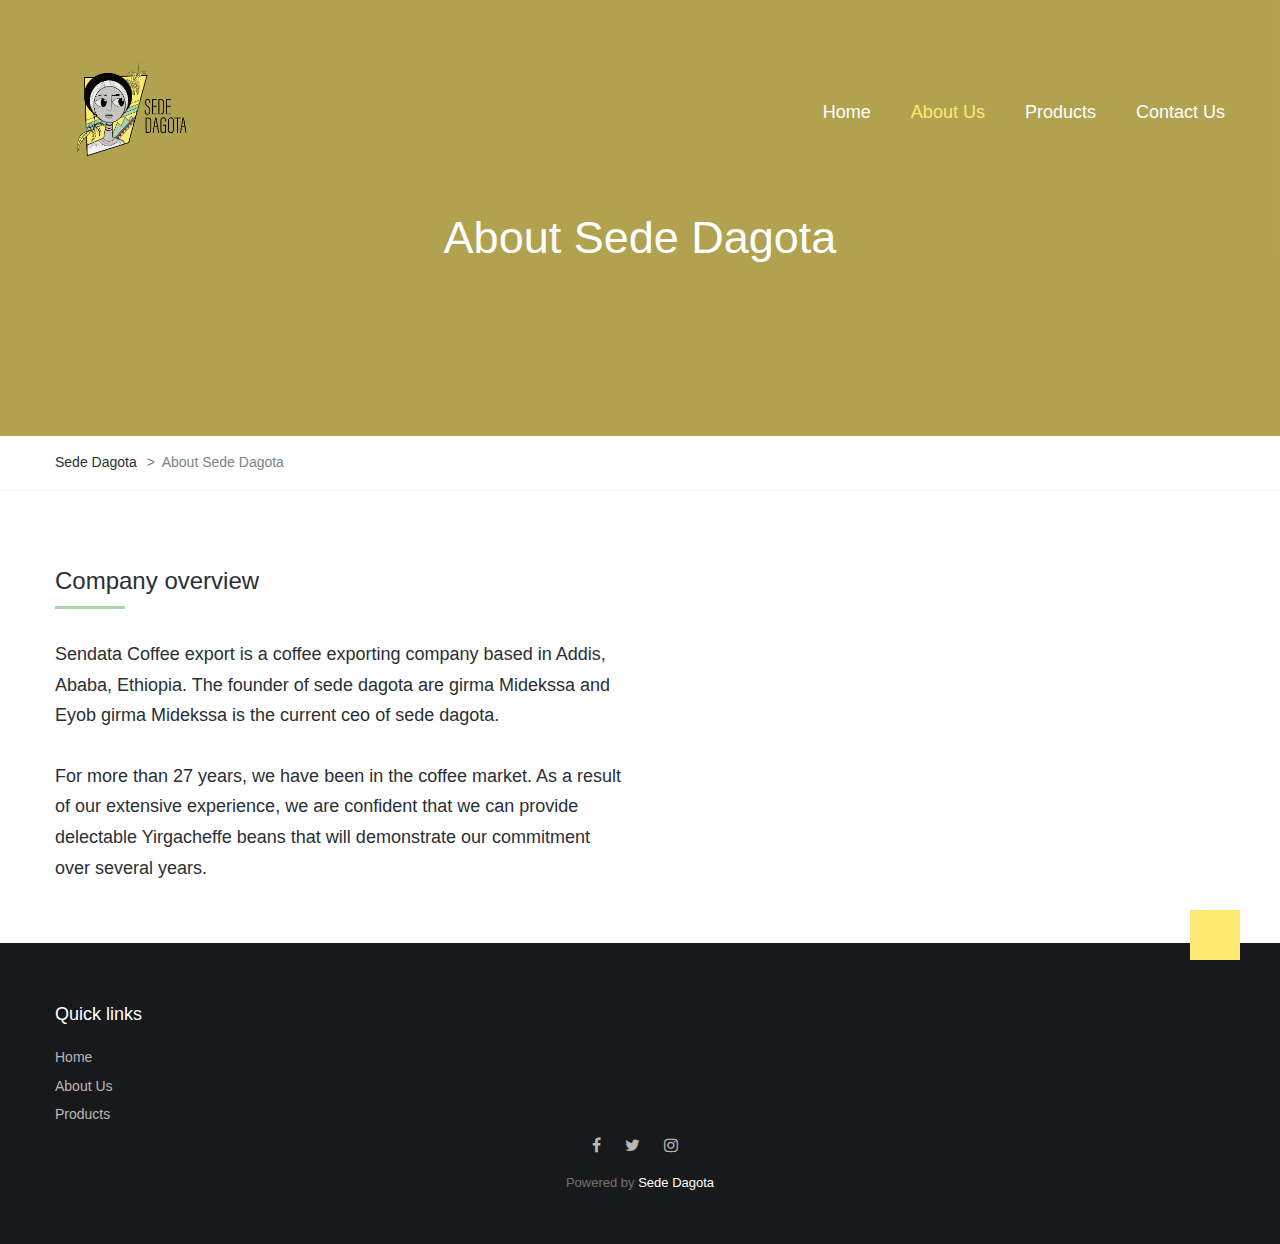
==== about.html @ 6517ab96 "Ql" ====
<!DOCTYPE html>
<html lang="en-US">

<head>
    <meta name="viewport" content="width=device-width, initial-scale=1.0" />
    <meta charset="UTF-8" />
    <title>Sede Dagota</title>
  
    <link rel="stylesheet" href="css/pe-icon-7-stroke.css" type="text/css" media="all" />
    <link rel="stylesheet" href="js/plugins/responsive-lightbox/assets/nivo/nivo-lightbox.min.css" type="text/css" media="all" />
    <link rel="stylesheet" href="js/plugins/responsive-lightbox/assets/nivo/themes/default/default.css" type="text/css" media="all" />
    <link rel="stylesheet" href="js/plugins/revslider/public/assets/css/settings.css" type="text/css" media="all" />
    <link rel="stylesheet" href="css/bootstrap.css" type="text/css" media="all" />
    <link rel="stylesheet" href="js/plugins/owl-carousel/owl.carousel.css" type="text/css" media="all" />
    <link rel="stylesheet" href="js/plugins/owl-carousel/owl.theme.css" type="text/css" media="all" />
    <link rel="stylesheet" href="css/style.css" type="text/css" media="all" />
    <link rel="stylesheet" href="css/responsive.css" type="text/css" media="all" />
    <link rel="stylesheet" href="css/animations.css" type="text/css" media="all" />
    <link rel="stylesheet" href="css/mega-menu.css" type="text/css" media="all" />
    <link rel="stylesheet" href="css/mega-menu-responsive.css" type="text/css" media="all" />
    <link rel="stylesheet" href="css/font-awesome.min.css" type="text/css" media="all" />
    <link rel="stylesheet" href="css/pe-icon-7-stroke.css" type="text/css" media="all" />
    <link rel="stylesheet" href="js/plugins/select2/select2.css" type="text/css" media="all" />
    <link rel="stylesheet" href="css/offcanvasmenu.css" type="text/css" media="all" />
    <link rel="stylesheet" href="css/nanoscroller.css" type="text/css" media="all" />
    <link rel="stylesheet" href="css/hover.css" type="text/css" media="all" />
    <link rel="stylesheet" href="js/plugins/thickbox/thickbox.css" type="text/css" media="all" />
    <link rel="stylesheet" href="css/component.min.css" type="text/css" media="all" />
    <link rel="stylesheet" href="css/css-skin.css" type="text/css" media="all" />
    <link rel="stylesheet" href="css/jquery.fonticonpicker.min.css" type="text/css" media="all" />
    <link rel="stylesheet" href="css/themes/grey-theme/jquery.fonticonpicker.vcgrey.min.css" type="text/css" media="all" />
    <link rel="stylesheet" href="css/openiconic.min.css" type="text/css" media="all" />
    <link rel="stylesheet" href="css/typicons/src/font/typicons.min.css" type="text/css" media="all" />
    <link rel="stylesheet" href="css/entypo.min.css" type="text/css" media="all" />
    <link rel="stylesheet" href="css/linecons_icons.min.css" type="text/css" media="all" />
    <link rel="stylesheet" href="css/monosocialiconsfont.min.css" type="text/css" media="all" />
    <link rel="stylesheet" href="css/material.min.css" type="text/css" media="all" />
    <link rel="stylesheet" href="css/component_tta.min.css" type="text/css" media="all" />
    <link rel="stylesheet" href="css/slick.css" type="text/css" media="all" />
    <link rel="stylesheet" href="css/slick-theme.css" type="text/css" media="all" />

    <link rel="icon" href="upload/favicon.ico" sizes="192x192" />
    <!-- <link rel="icon" href="upload/cropped-favicon-192x192.png" sizes="192x192" /> -->
    <link rel="apple-touch-icon-precomposed" href="upload/cropped-favicon-180x180.png" />
    <meta name="msapplication-TileImage" content="upload/cropped-favicon-270x270.png" />


    <link rel="stylesheet" href="http://fonts.googleapis.com/css?family=Nunito%3A400%2C700%26subset%3Dlatin%7CPoppins%3A300%2C300italic%2C400%2C400italic%2C600%2C600italic%26subset%3Dlatin%7CPoppins%3A300%2C400%2C600%26subset%3Dlatin&amp;ver=1.0" type="text/css" media="all"/>
    <link href="https://fonts.googleapis.com/css?family=Nunito:400%2C300%2C200%2C500%7CPoppins:300%7COpen+Sans:300" rel="stylesheet" property="stylesheet" type="text/css" media="all" />

</head>

<body class="home page-template-default page page-id-19 wpb-js-composer js-comp-ver-5.2 responsive transparent-header">
    <header class="main-header sticky-header-elements-headeronly mainmenu-position-menu_in_header">
        <div class="container">
            <div class="row">
                <div class="col-md-12">
                    <div class="header-left">
                        <a class="logo-link" href="index.html">
                            <img src="upload/logo1.png" alt="Barrel" class="regular-logo" /><img src="upload/logo1.png" alt="Barrel" class="light-logo" />
                        </a>
                        <div class="mobile-main-menu-toggle" data-toggle="collapse" data-target=".collapse"><i class="fa fa-bars"></i></div>
                    </div>
                    <div class="header-center">
                        <div id="navbar" class="navbar navbar-default clearfix mgt-mega-menu menu-right menu-style-border-bottom">
                            <div class="navbar-inner">
                                <div class="navbar-collapse collapse">
                                    <ul id="menu-main-menu-2" class="nav">
                                        <li class="menu-item-home">
                                            <a href="index.html"><span>Home</span></a>
                                        </li>
                                        <li class="menu-item current-menu-item current_page_item">
                                            <a href="about.html"><span>About Us</span></a>
                                                                                           </li>
                                             
                                        <li class="menu-item">
                                            <a href="products.html"><span>Products</span></a></li>
                                           
                                       
                                           
                                        <li class="menu-item">
                                            <a href="contact.html"><span>Contact Us</span></a>
                                            
                                        </li>
                                    </ul>
                                </div>
                            </div>
                        </div>
                    </div>


                    
                </div>
            </div>
        </div>
    </header>



    <div class="content-block">
        <div class="container-bg with-bg container-fluid" style=" background-color: #fee973;background-image: url(upload/bg9.jpg);" >
            <div class="container-bg-overlay">
                <div class="container">
                    <div class="row">
                        <div class="col-md-12">
                            <div class="page-item-title">
                                <h1 class="text-center texttransform-none">About Sede Dagota </h1>
                            </div>
                        </div>
                    </div>
                </div>
            </div>
            <div class="breadcrumbs-container-wrapper">
                <div class="container">
                    <div class="row">
                        <div class="col-md-12">
                            <div class="breadcrumbs" typeof="BreadcrumbList" >
                                <!-- Breadcrumb NavXT 5.7.1 -->
                                <span property="itemListElement" typeof="ListItem">
                                    <a property="item" typeof="WebPage" title="Go to Barrel." href="index.html" class="home"><span property="name">Sede Dagota</span></a>
                                    <meta property="position" content="1" />
                                </span>
                                &gt; <span property="itemListElement" typeof="ListItem"><span property="name">About Sede Dagota</span><meta property="position" content="2" /></span>
                            </div>
                        </div>
                    </div>
                </div>
            </div>
        </div>
        <div class="page-container container">
            <div class="row">
                <div class="col-md-12 entry-content">
                    <article>
                        <div data-vc-full-width="true" data-vc-full-width-init="false" class="row wpb_row row-fluid custom_1489136895964">
                            <div class="wpb_column column_container col-sm-6">
                                <div class="column-inner custom_1489396423070">
                                    <div class="wpb_wrapper">
                                        <div class="mgt-header-block clearfix text-left text-black wpb_content_element mgt-header-block-style-2 mgt-header-block-fontsize-regular mgt-header-texttransform-none mgt-header-block-72193266">
                                            <h2 class="mgt-header-block-title text-font-weight-default">Company overview</h2>
                                            <div class="mgt-header-line mgt-header-line-margin-small"></div>
                                        </div>

                                        <div class="wpb_text_column wpb_content_element text-size-medium">
                                            <div class="wpb_wrapper">
                                                <p>Sendata Coffee export is a coffee exporting company based in Addis, Ababa, Ethiopia. The founder of sede dagota are girma Midekssa and Eyob girma Midekssa is the current ceo of sede dagota.</p>
                                            </div>
                                        </div>

                                        <div class="wpb_text_column wpb_content_element custom_1489394374358 text-size-medium">
                                            <div class="wpb_wrapper">
                                                <p>
                                                    For more than 27 years, we have been in the coffee market. As a result of our extensive experience, we are confident that we can provide delectable Yirgacheffe beans that will demonstrate our commitment over several years.
                                                </p>
                                            </div>
                                        </div>
                                    </div>
                                </div>
                            </div>
                            
                        </div>
                        <div class="row-full-width clearfix"></div>
                       
                        
                        
                    </article>
                </div>
            </div>
        </div>
    </div>



    
    <div class="container-fluid footer-wrapper">
        <div class="row">
            <div class="footer-sidebar-wrapper footer-sidebar-style-dark"  data-style="">
                <div class="footer-sidebar sidebar container footer-sidebar-col-1" >
                    <ul id="footer-sidebar" class="clearfix">
                        <li id="text-2" class="widget widget_text">
                            <div class="textwidget">
                                <div class="flex_column av_one_fourth  el_after_av_one_fourth  el_before_av_one_fourth ">
                                    <section class="widget widget_pages">
                                        <h3 class="widgettitle" style="color: white;">Quick links</h3>
                                        <ul>
                                            <li class="page_item"><a href="index.html">Home</a></li>
                                            <li class="page_item"><a href="about.html">About Us</a></li>
                                            <li class="page_item"><a href="products.html">Products</a></li>
                                        </ul><span class="seperator extralight-border"></span>
                                    </section>
                                </div>
                              
                                <div style="display: table; margin: 0 auto;">
                                    <div class="widget_barrel_social_icons shortcode_barrel_social_icons">
                                        <div class="social-icons-wrapper">
                                            <ul>
                                                <li>
                                                    <a href="index.html" target="_blank" class="a-facebook"><i class="fa fa-facebook"></i></a>
                                                </li>
                                                <li>
                                                    <a href="index.html" target="_blank" class="a-twitter"><i class="fa fa-twitter"></i></a>
                                                </li>
                                                <li>
                                                    <a href="index.html" target="_blank" class="a-twitter"><i class="fa fa-instagram"></i></a>
                                                </li>
                                               
                                           
                                            </ul>
                                        </div>
                                    </div>
                                </div>
                            </div>
                        </li>
                    </ul>
                </div>
            </div>
            <footer class="footer-style-dark footer-col-1">
                <div class="container">
                    <div class="row">
                       
                        <div class="col-md-12 footer-copyright">Powered by <a target="_blank" rel="noopener noreferrer">Sede Dagota</a></div>
                    </div>
                </div>
                <a href="#top"><i class="mgt-font-icon li li-chevron-up scroll-to-top"></i></a>
            </footer>
        </div>
    </div>
    <script type="text/javascript" src="js/jquery.js"></script>
    <script type="text/javascript" src="js/jquery-migrate.min.js"></script>

    <script type="text/javascript">
        /* <![CDATA[ */
        var thickboxL10n = {
            next: "Next >",
            prev: "< Prev",
            image: "Image",
            of: "of",
            close: "Close",
            noiframes: "This feature requires inline frames. You have iframes disabled or your browser does not support them.",
            loadingAnimation: "http:\/\/wp.magnium-themes.com\/barrel\/barrel-1\/wp-includes\/js\/thickbox\/loadingAnimation.gif",
        };
        /* ]]> */
    </script>
    <script type="text/javascript">
        /* <![CDATA[ */
        var rlArgs = {
            script: "nivo",
            selector: "lightbox",
            customEvents: "",
            activeGalleries: "1",
            effect: "fade",
            clickOverlayToClose: "1",
            keyboardNav: "1",
            errorMessage: "The requested content cannot be loaded. Please try again later.",
        };
        /* ]]> */
    </script>
    <script type="text/javascript" src="js/plugins/responsive-lightbox/assets/nivo/nivo-lightbox.min.js"></script>
    <script type="text/javascript" src="js/plugins/responsive-lightbox/js/frontd.js"></script>
    <script type="text/javascript" src="js/plugins/js-skin.js"></script>
    <script type="text/javascript" src="js/plugins/thickbox/thickbox.js"></script>
    <script type="text/javascript" src="js/plugins/bootstrap.min.js"></script>
    <script type="text/javascript" src="js/plugins/easing.js"></script>
    <script type="text/javascript" src="js/plugins/select2/select2.min.js"></script>
    <script type="text/javascript" src="js/plugins/owl-carousel/owl.carousel.min.js"></script>
    <script type="text/javascript" src="js/plugins/jquery.nanoscroller.min.js"></script>
    <script type="text/javascript" src="js/plugins/jquery.mixitup.min.js"></script>
    <script type="text/javascript" src="js/plugins/TweenMax.min.js"></script>
    <script type="text/javascript" src="js/plugins/template.js"></script>
    <script type="text/javascript" src="js/plugins/js_front.min.js"></script>
    <script type="text/javascript" src="js/plugins/waypoints.min.js"></script>
    <script type="text/javascript" src="js/plugins/jquery.appear.js"></script>
    <script type="text/javascript" src="js/plugins/jquery.countTo.js"></script>
    <script type="text/javascript" src="js/plugins/skrollr.min.js"></script>
    <script type="text/javascript" src="js/plugins/accordion.min.js"></script>
    <script type="text/javascript" src="js/plugins/tta-autoplay.min.js"></script>
    <script type="text/javascript" src="js/plugins/tabs.min.js"></script>
    <script type="text/javascript" src="js/plugins/slick.min.js"></script>

    <script>
        (function ($) {
            $(document).ready(function () {
                $(".mgt-images-slider.mgt-images-slider-28532413 .mgt-images-slider-items").on("init", function (slick) {
                    $(".mgt-images-slider.mgt-images-slider-28532413 .mgt-images-slider-items").show();
                });

                $(".mgt-images-slider.mgt-images-slider-28532413 .mgt-images-slider-items").slick({
                    pauseOnHover: false,
                    infinite: true,
                    autoplay: true,
                    autoplaySpeed: 2000,
                    slidesToShow: 1,
                    slidesToScroll: 1,
                    arrows: true,
                    dots: false,
                    speed: 300,
                    centerMode: false,
                    centerPadding: "60px",
                    variableWidth: false,
                    adaptiveHeight: false,
                    fade: true,
                    cssEase: "linear",
                    vertical: false,
                    responsive: [
                        {
                            breakpoint: 1024,
                            settings: {
                                slidesToShow: 1,
                                slidesToScroll: 1,
                                infinite: true,
                                dots: true,
                            },
                        },
                        {
                            breakpoint: 600,
                            settings: {
                                slidesToShow: 1,
                                slidesToScroll: 1,
                            },
                        },
                        {
                            breakpoint: 480,
                            settings: {
                                slidesToShow: 1,
                                slidesToScroll: 1,
                            },
                        },
                    ],
                });
            });
        })(jQuery);
    </script>
    <script>
        (function ($) {
            $(document).ready(function () {
                $(".mgt-images-slider.mgt-images-slider-67108977 .mgt-images-slider-items").on("init", function (slick) {
                    $(".mgt-images-slider.mgt-images-slider-67108977 .mgt-images-slider-items").show();
                });

                $(".mgt-images-slider.mgt-images-slider-67108977 .mgt-images-slider-items").slick({
                    pauseOnHover: false,
                    infinite: true,
                    autoplay: true,
                    autoplaySpeed: 6000,
                    slidesToShow: 5,
                    slidesToScroll: 1,
                    arrows: false,
                    dots: false,
                    speed: 300,
                    centerMode: false,
                    centerPadding: "60px",
                    variableWidth: false,
                    adaptiveHeight: true,
                    fade: false,
                    cssEase: "ease",
                    vertical: false,
                    responsive: [
                        {
                            breakpoint: 1024,
                            settings: {
                                slidesToShow: 1,
                                slidesToScroll: 1,
                                infinite: true,
                                dots: true,
                            },
                        },
                        {
                            breakpoint: 600,
                            settings: {
                                slidesToShow: 1,
                                slidesToScroll: 1,
                            },
                        },
                        {
                            breakpoint: 480,
                            settings: {
                                slidesToShow: 1,
                                slidesToScroll: 1,
                            },
                        },
                    ],
                });
            });
        })(jQuery);
    </script>




    <div class="search-fullscreen-container"></div>
    <div class="search-fullscreen-wrapper">
        <div class="search-fullscreen-form">
            <div class="search-close-btn">
                <i class="pe-7s-close"></i>
            </div>
            <form method="get" id="searchform_p" class="searchform" action="@">
                <input type="search" class="field" name="s" value="" id="s_p" placeholder="Type keyword(s) here and hit Enter &hellip;" />
                <input type="submit" class="submit btn" id="searchsubmit_p" value="Search" />
            </form>
        </div>
    </div>
    <div class="header-advanced-menu-fullscreen-container"></div>
    <div class="header-advanced-menu-fullscreen-wrapper">

        <div class="header-advanced-menu-close-btn">
            <i class="pe-7s-close"></i>
        </div>

        <div class="header-advanced-menu-fullscreen-menu">
            <div class="menu-offcanvas-container">
                <ul id="menu-offcanvas" class="header-advanced-fullscreen-menu">
                    <li class="menu-item"><a href="index.html">Homepage</a></li>
                    <li class="menu-item"><a href="about-us.html">About us</a></li>
                    <li class="menu-item"><a href="our-team.html">Team</a></li>
                    <li class="menu-item"><a href="blog.html">Blog</a></li>
                    <li class="menu-item"><a href="portfolio-3.html">Portfolio</a></li>
                    <li class="menu-item"><a href="contact-us-classic.html">Contact</a></li>
                </ul>
            </div>
        </div>
    </div>
</body>

</html>
---- css/pe-icon-7-stroke.css ----
@font-face {
	font-family: 'Pe-icon-7-stroke';
	src:url('../fonts/Pe-icon-7-strokebb1d.eot?d7yf1v');
	src:url('../fonts/Pe-icon-7-stroked41d.eot?#iefixd7yf1v') format('embedded-opentype'),
		url('../fonts/Pe-icon-7-strokebb1d.woff?d7yf1v') format('woff'),
		url('../fonts/Pe-icon-7-strokebb1d.html?d7yf1v') format('truetype'),
		url('../fonts/Pe-icon-7-strokebb1d.svg?d7yf1v#Pe-icon-7-stroke') format('svg');
	font-weight: normal;
	font-style: normal;
}

[class^="pe-7s-"], [class*=" pe-7s-"] {
	display: inline-block;
	font-family: 'Pe-icon-7-stroke';
	speak: none;
	font-style: normal;
	font-weight: normal;
	font-variant: normal;
	text-transform: none;
	line-height: 1;

	/* Better Font Rendering =========== */
	-webkit-font-smoothing: antialiased;
	-moz-osx-font-smoothing: grayscale;
}

.pe-7s-album:before {
	content: "\e6aa";
}
.pe-7s-arc:before {
	content: "\e6ab";
}
.pe-7s-back-2:before {
	content: "\e6ac";
}
.pe-7s-bandaid:before {
	content: "\e6ad";
}
.pe-7s-car:before {
	content: "\e6ae";
}
.pe-7s-diamond:before {
	content: "\e6af";
}
.pe-7s-door-lock:before {
	content: "\e6b0";
}
.pe-7s-eyedropper:before {
	content: "\e6b1";
}
.pe-7s-female:before {
	content: "\e6b2";
}
.pe-7s-gym:before {
	content: "\e6b3";
}
.pe-7s-hammer:before {
	content: "\e6b4";
}
.pe-7s-headphones:before {
	content: "\e6b5";
}
.pe-7s-helm:before {
	content: "\e6b6";
}
.pe-7s-hourglass:before {
	content: "\e6b7";
}
.pe-7s-leaf:before {
	content: "\e6b8";
}
.pe-7s-magic-wand:before {
	content: "\e6b9";
}
.pe-7s-male:before {
	content: "\e6ba";
}
.pe-7s-map-2:before {
	content: "\e6bb";
}
.pe-7s-next-2:before {
	content: "\e6bc";
}
.pe-7s-paint-bucket:before {
	content: "\e6bd";
}
.pe-7s-pendrive:before {
	content: "\e6be";
}
.pe-7s-photo:before {
	content: "\e6bf";
}
.pe-7s-piggy:before {
	content: "\e6c0";
}
.pe-7s-plugin:before {
	content: "\e6c1";
}
.pe-7s-refresh-2:before {
	content: "\e6c2";
}
.pe-7s-rocket:before {
	content: "\e6c3";
}
.pe-7s-settings:before {
	content: "\e6c4";
}
.pe-7s-shield:before {
	content: "\e6c5";
}
.pe-7s-smile:before {
	content: "\e6c6";
}
.pe-7s-usb:before {
	content: "\e6c7";
}
.pe-7s-vector:before {
	content: "\e6c8";
}
.pe-7s-wine:before {
	content: "\e6c9";
}
.pe-7s-cloud-upload:before {
	content: "\e68a";
}
.pe-7s-cash:before {
	content: "\e68c";
}
.pe-7s-close:before {
	content: "\e680";
}
.pe-7s-bluetooth:before {
	content: "\e68d";
}
.pe-7s-cloud-download:before {
	content: "\e68b";
}
.pe-7s-way:before {
	content: "\e68e";
}
.pe-7s-close-circle:before {
	content: "\e681";
}
.pe-7s-id:before {
	content: "\e68f";
}
.pe-7s-angle-up:before {
	content: "\e682";
}
.pe-7s-wristwatch:before {
	content: "\e690";
}
.pe-7s-angle-up-circle:before {
	content: "\e683";
}
.pe-7s-world:before {
	content: "\e691";
}
.pe-7s-angle-right:before {
	content: "\e684";
}
.pe-7s-volume:before {
	content: "\e692";
}
.pe-7s-angle-right-circle:before {
	content: "\e685";
}
.pe-7s-users:before {
	content: "\e693";
}
.pe-7s-angle-left:before {
	content: "\e686";
}
.pe-7s-user-female:before {
	content: "\e694";
}
.pe-7s-angle-left-circle:before {
	content: "\e687";
}
.pe-7s-up-arrow:before {
	content: "\e695";
}
.pe-7s-angle-down:before {
	content: "\e688";
}
.pe-7s-switch:before {
	content: "\e696";
}
.pe-7s-angle-down-circle:before {
	content: "\e689";
}
.pe-7s-scissors:before {
	content: "\e697";
}
.pe-7s-wallet:before {
	content: "\e600";
}
.pe-7s-safe:before {
	content: "\e698";
}
.pe-7s-volume2:before {
	content: "\e601";
}
.pe-7s-volume1:before {
	content: "\e602";
}
.pe-7s-voicemail:before {
	content: "\e603";
}
.pe-7s-video:before {
	content: "\e604";
}
.pe-7s-user:before {
	content: "\e605";
}
.pe-7s-upload:before {
	content: "\e606";
}
.pe-7s-unlock:before {
	content: "\e607";
}
.pe-7s-umbrella:before {
	content: "\e608";
}
.pe-7s-trash:before {
	content: "\e609";
}
.pe-7s-tools:before {
	content: "\e60a";
}
.pe-7s-timer:before {
	content: "\e60b";
}
.pe-7s-ticket:before {
	content: "\e60c";
}
.pe-7s-target:before {
	content: "\e60d";
}
.pe-7s-sun:before {
	content: "\e60e";
}
.pe-7s-study:before {
	content: "\e60f";
}
.pe-7s-stopwatch:before {
	content: "\e610";
}
.pe-7s-star:before {
	content: "\e611";
}
.pe-7s-speaker:before {
	content: "\e612";
}
.pe-7s-signal:before {
	content: "\e613";
}
.pe-7s-shuffle:before {
	content: "\e614";
}
.pe-7s-shopbag:before {
	content: "\e615";
}
.pe-7s-share:before {
	content: "\e616";
}
.pe-7s-server:before {
	content: "\e617";
}
.pe-7s-search:before {
	content: "\e618";
}
.pe-7s-film:before {
	content: "\e6a5";
}
.pe-7s-science:before {
	content: "\e619";
}
.pe-7s-disk:before {
	content: "\e6a6";
}
.pe-7s-ribbon:before {
	content: "\e61a";
}
.pe-7s-repeat:before {
	content: "\e61b";
}
.pe-7s-refresh:before {
	content: "\e61c";
}
.pe-7s-add-user:before {
	content: "\e6a9";
}
.pe-7s-refresh-cloud:before {
	content: "\e61d";
}
.pe-7s-paperclip:before {
	content: "\e69c";
}
.pe-7s-radio:before {
	content: "\e61e";
}
.pe-7s-note2:before {
	content: "\e69d";
}
.pe-7s-print:before {
	content: "\e61f";
}
.pe-7s-network:before {
	content: "\e69e";
}
.pe-7s-prev:before {
	content: "\e620";
}
.pe-7s-mute:before {
	content: "\e69f";
}
.pe-7s-power:before {
	content: "\e621";
}
.pe-7s-medal:before {
	content: "\e6a0";
}
.pe-7s-portfolio:before {
	content: "\e622";
}
.pe-7s-like2:before {
	content: "\e6a1";
}
.pe-7s-plus:before {
	content: "\e623";
}
.pe-7s-left-arrow:before {
	content: "\e6a2";
}
.pe-7s-play:before {
	content: "\e624";
}
.pe-7s-key:before {
	content: "\e6a3";
}
.pe-7s-plane:before {
	content: "\e625";
}
.pe-7s-joy:before {
	content: "\e6a4";
}
.pe-7s-photo-gallery:before {
	content: "\e626";
}
.pe-7s-pin:before {
	content: "\e69b";
}
.pe-7s-phone:before {
	content: "\e627";
}
.pe-7s-plug:before {
	content: "\e69a";
}
.pe-7s-pen:before {
	content: "\e628";
}
.pe-7s-right-arrow:before {
	content: "\e699";
}
.pe-7s-paper-plane:before {
	content: "\e629";
}
.pe-7s-delete-user:before {
	content: "\e6a7";
}
.pe-7s-paint:before {
	content: "\e62a";
}
.pe-7s-bottom-arrow:before {
	content: "\e6a8";
}
.pe-7s-notebook:before {
	content: "\e62b";
}
.pe-7s-note:before {
	content: "\e62c";
}
.pe-7s-next:before {
	content: "\e62d";
}
.pe-7s-news-paper:before {
	content: "\e62e";
}
.pe-7s-musiclist:before {
	content: "\e62f";
}
.pe-7s-music:before {
	content: "\e630";
}
.pe-7s-mouse:before {
	content: "\e631";
}
.pe-7s-more:before {
	content: "\e632";
}
.pe-7s-moon:before {
	content: "\e633";
}
.pe-7s-monitor:before {
	content: "\e634";
}
.pe-7s-micro:before {
	content: "\e635";
}
.pe-7s-menu:before {
	content: "\e636";
}
.pe-7s-map:before {
	content: "\e637";
}
.pe-7s-map-marker:before {
	content: "\e638";
}
.pe-7s-mail:before {
	content: "\e639";
}
.pe-7s-mail-open:before {
	content: "\e63a";
}
.pe-7s-mail-open-file:before {
	content: "\e63b";
}
.pe-7s-magnet:before {
	content: "\e63c";
}
.pe-7s-loop:before {
	content: "\e63d";
}
.pe-7s-look:before {
	content: "\e63e";
}
.pe-7s-lock:before {
	content: "\e63f";
}
.pe-7s-lintern:before {
	content: "\e640";
}
.pe-7s-link:before {
	content: "\e641";
}
.pe-7s-like:before {
	content: "\e642";
}
.pe-7s-light:before {
	content: "\e643";
}
.pe-7s-less:before {
	content: "\e644";
}
.pe-7s-keypad:before {
	content: "\e645";
}
.pe-7s-junk:before {
	content: "\e646";
}
.pe-7s-info:before {
	content: "\e647";
}
.pe-7s-home:before {
	content: "\e648";
}
.pe-7s-help2:before {
	content: "\e649";
}
.pe-7s-help1:before {
	content: "\e64a";
}
.pe-7s-graph3:before {
	content: "\e64b";
}
.pe-7s-graph2:before {
	content: "\e64c";
}
.pe-7s-graph1:before {
	content: "\e64d";
}
.pe-7s-graph:before {
	content: "\e64e";
}
.pe-7s-global:before {
	content: "\e64f";
}
.pe-7s-gleam:before {
	content: "\e650";
}
.pe-7s-glasses:before {
	content: "\e651";
}
.pe-7s-gift:before {
	content: "\e652";
}
.pe-7s-folder:before {
	content: "\e653";
}
.pe-7s-flag:before {
	content: "\e654";
}
.pe-7s-filter:before {
	content: "\e655";
}
.pe-7s-file:before {
	content: "\e656";
}
.pe-7s-expand1:before {
	content: "\e657";
}
.pe-7s-exapnd2:before {
	content: "\e658";
}
.pe-7s-edit:before {
	content: "\e659";
}
.pe-7s-drop:before {
	content: "\e65a";
}
.pe-7s-drawer:before {
	content: "\e65b";
}
.pe-7s-download:before {
	content: "\e65c";
}
.pe-7s-display2:before {
	content: "\e65d";
}
.pe-7s-display1:before {
	content: "\e65e";
}
.pe-7s-diskette:before {
	content: "\e65f";
}
.pe-7s-date:before {
	content: "\e660";
}
.pe-7s-cup:before {
	content: "\e661";
}
.pe-7s-culture:before {
	content: "\e662";
}
.pe-7s-crop:before {
	content: "\e663";
}
.pe-7s-credit:before {
	content: "\e664";
}
.pe-7s-copy-file:before {
	content: "\e665";
}
.pe-7s-config:before {
	content: "\e666";
}
.pe-7s-compass:before {
	content: "\e667";
}
.pe-7s-comment:before {
	content: "\e668";
}
.pe-7s-coffee:before {
	content: "\e669";
}
.pe-7s-cloud:before {
	content: "\e66a";
}
.pe-7s-clock:before {
	content: "\e66b";
}
.pe-7s-check:before {
	content: "\e66c";
}
.pe-7s-chat:before {
	content: "\e66d";
}
.pe-7s-cart:before {
	content: "\e66e";
}
.pe-7s-camera:before {
	content: "\e66f";
}
.pe-7s-call:before {
	content: "\e670";
}
.pe-7s-calculator:before {
	content: "\e671";
}
.pe-7s-browser:before {
	content: "\e672";
}
.pe-7s-box2:before {
	content: "\e673";
}
.pe-7s-box1:before {
	content: "\e674";
}
.pe-7s-bookmarks:before {
	content: "\e675";
}
.pe-7s-bicycle:before {
	content: "\e676";
}
.pe-7s-bell:before {
	content: "\e677";
}
.pe-7s-battery:before {
	content: "\e678";
}
.pe-7s-ball:before {
	content: "\e679";
}
.pe-7s-back:before {
	content: "\e67a";
}
.pe-7s-attention:before {
	content: "\e67b";
}
.pe-7s-anchor:before {
	content: "\e67c";
}
.pe-7s-albums:before {
	content: "\e67d";
}
.pe-7s-alarm:before {
	content: "\e67e";
}
.pe-7s-airplay:before {
	content: "\e67f";
}
---- js/plugins/responsive-lightbox/assets/nivo/themes/default/default.css ----
/*
 * Nivo Lightbox Default Theme v1.0
 * http://dev7studios.com/nivo-lightbox
 *
 * Copyright 2013, Dev7studios
 * Free to use and abuse under the MIT license.
 * http://www.opensource.org/licenses/mit-license.php
 */
 
.nivo-lightbox-theme-default.nivo-lightbox-overlay { 
	background: #666;
	background: rgba(0,0,0,0.6); 
}
.nivo-lightbox-theme-default .nivo-lightbox-content.nivo-lightbox-loading { background: url(loading.gif) no-repeat 50% 50%; }

.nivo-lightbox-theme-default .nivo-lightbox-nav {
	top: 10%;
	width: 8%;
	height: 80%;
	text-indent: -9999px;
	background-repeat: no-repeat;
	background-position: 50% 50%;
	opacity: 0.5;
}
.nivo-lightbox-theme-default .nivo-lightbox-nav:hover { 
	opacity: 1; 
	background-color: rgba(0,0,0,0.5);
}
.nivo-lightbox-theme-default .nivo-lightbox-prev { 
	background-image: url(prev.png); 
	border-radius: 0 3px 3px 0;
}
.nivo-lightbox-theme-default .nivo-lightbox-next { 
	background-image: url(next.png); 
	border-radius: 3px 0 0 3px;
}

.nivo-lightbox-theme-default .nivo-lightbox-close {
	display: block;
	background: url(close.png) no-repeat 5px 5px;
	width: 16px;
	height: 16px;
	text-indent: -9999px;
	padding: 5px;
	opacity: 0.5;
}
.nivo-lightbox-theme-default .nivo-lightbox-close:hover { opacity: 1; }

.nivo-lightbox-theme-default .nivo-lightbox-title-wrap { bottom: -7%; }
.nivo-lightbox-theme-default .nivo-lightbox-title {
	font: 14px/20px 'Helvetica Neue', Helvetica, Arial, sans-serif;
	font-style: normal;
	font-weight: normal;
	background: #000;
	color: #fff;
	padding: 7px 15px;
	border-radius: 30px;
}

.nivo-lightbox-theme-default .nivo-lightbox-image img {
	background: #fff;
	-webkit-box-shadow: 0px 1px 1px rgba(0,0,0,0.4);
	   -moz-box-shadow: 0px 1px 1px rgba(0,0,0,0.4);
	        box-shadow: 0px 1px 1px rgba(0,0,0,0.4);
}
.nivo-lightbox-theme-default .nivo-lightbox-ajax,
.nivo-lightbox-theme-default .nivo-lightbox-inline {
	background: #fff;
	padding: 40px;
	-webkit-box-shadow: 0px 1px 1px rgba(0,0,0,0.4);
	   -moz-box-shadow: 0px 1px 1px rgba(0,0,0,0.4);
	        box-shadow: 0px 1px 1px rgba(0,0,0,0.4);
}

@media (-webkit-min-device-pixel-ratio: 1.3),
       (-o-min-device-pixel-ratio: 2.6/2),
       (min--moz-device-pixel-ratio: 1.3),
       (min-device-pixel-ratio: 1.3),
       (min-resolution: 1.3dppx) {

	.nivo-lightbox-theme-default .nivo-lightbox-content.nivo-lightbox-loading { 
		background-image: url(loading%402x.gif); 
		background-size: 32px 32px;
	}
	.nivo-lightbox-theme-default .nivo-lightbox-prev { 
		background-image: url(prev%402x.png); 
		background-size: 48px 48px;
	}
	.nivo-lightbox-theme-default .nivo-lightbox-next { 
		background-image: url(next%402x.png); 
		background-size: 48px 48px;
	}
	.nivo-lightbox-theme-default .nivo-lightbox-close { 
		background-image: url(close%402x.png); 
		background-size: 16px 16px;
	}
	
}
---- js/plugins/revslider/public/assets/css/settings.css ----
/*-----------------------------------------------------------------------------

-	Revolution Slider 5.0 Default Style Settings -

Screen Stylesheet

version:   	5.4.5
date:      	15/05/17
author:		themepunch
email:     	info@themepunch.com
website:   	http://www.themepunch.com
-----------------------------------------------------------------------------*/
#debungcontrolls,.debugtimeline{width:100%;box-sizing:border-box}.rev_column,.rev_column .tp-parallax-wrap,.tp-svg-layer svg{vertical-align:top}#debungcontrolls{z-index:100000;position:fixed;bottom:0;height:auto;background:rgba(0,0,0,.6);padding:10px}.debugtimeline{height:10px;position:relative;margin-bottom:3px;display:none;white-space:nowrap}.debugtimeline:hover{height:15px}.the_timeline_tester{background:#e74c3c;position:absolute;top:0;left:0;height:100%;width:0}.rs-go-fullscreen{position:fixed!important;width:100%!important;height:100%!important;top:0!important;left:0!important;z-index:9999999!important;background:#fff!important}.debugtimeline.tl_slide .the_timeline_tester{background:#f39c12}.debugtimeline.tl_frame .the_timeline_tester{background:#3498db}.debugtimline_txt{color:#fff;font-weight:400;font-size:7px;position:absolute;left:10px;top:0;white-space:nowrap;line-height:10px}.rtl{direction:rtl}@font-face{font-family:revicons;src:url(../fonts/revicons/revicons90c6.eot?5510888);src:url(../fonts/revicons/revicons90c6.eot?5510888#iefix) format('embedded-opentype'),url(../fonts/revicons/revicons90c6.woff?5510888) format('woff'),url(../fonts/revicons/revicons90c6.html?5510888) format('truetype'),url(../fonts/revicons/revicons90c6.svg?5510888#revicons) format('svg');font-weight:400;font-style:normal}[class*=" revicon-"]:before,[class^=revicon-]:before{font-family:revicons;font-style:normal;font-weight:400;speak:none;display:inline-block;text-decoration:inherit;width:1em;margin-right:.2em;text-align:center;font-variant:normal;text-transform:none;line-height:1em;margin-left:.2em}.revicon-search-1:before{content:'\e802'}.revicon-pencil-1:before{content:'\e831'}.revicon-picture-1:before{content:'\e803'}.revicon-cancel:before{content:'\e80a'}.revicon-info-circled:before{content:'\e80f'}.revicon-trash:before{content:'\e801'}.revicon-left-dir:before{content:'\e817'}.revicon-right-dir:before{content:'\e818'}.revicon-down-open:before{content:'\e83b'}.revicon-left-open:before{content:'\e819'}.revicon-right-open:before{content:'\e81a'}.revicon-angle-left:before{content:'\e820'}.revicon-angle-right:before{content:'\e81d'}.revicon-left-big:before{content:'\e81f'}.revicon-right-big:before{content:'\e81e'}.revicon-magic:before{content:'\e807'}.revicon-picture:before{content:'\e800'}.revicon-export:before{content:'\e80b'}.revicon-cog:before{content:'\e832'}.revicon-login:before{content:'\e833'}.revicon-logout:before{content:'\e834'}.revicon-video:before{content:'\e805'}.revicon-arrow-combo:before{content:'\e827'}.revicon-left-open-1:before{content:'\e82a'}.revicon-right-open-1:before{content:'\e82b'}.revicon-left-open-mini:before{content:'\e822'}.revicon-right-open-mini:before{content:'\e823'}.revicon-left-open-big:before{content:'\e824'}.revicon-right-open-big:before{content:'\e825'}.revicon-left:before{content:'\e836'}.revicon-right:before{content:'\e826'}.revicon-ccw:before{content:'\e808'}.revicon-arrows-ccw:before{content:'\e806'}.revicon-palette:before{content:'\e829'}.revicon-list-add:before{content:'\e80c'}.revicon-doc:before{content:'\e809'}.revicon-left-open-outline:before{content:'\e82e'}.revicon-left-open-2:before{content:'\e82c'}.revicon-right-open-outline:before{content:'\e82f'}.revicon-right-open-2:before{content:'\e82d'}.revicon-equalizer:before{content:'\e83a'}.revicon-layers-alt:before{content:'\e804'}.revicon-popup:before{content:'\e828'}.rev_slider_wrapper{position:relative;z-index:0;width:100%}.rev_slider{position:relative;overflow:visible}.entry-content .rev_slider a,.rev_slider a{box-shadow:none}.tp-overflow-hidden{overflow:hidden!important}.group_ov_hidden{overflow:hidden}.rev_slider img,.tp-simpleresponsive img{max-width:none!important;transition:none;margin:0;padding:0;border:none}.rev_slider .no-slides-text{font-weight:700;text-align:center;padding-top:80px}.rev_slider>ul,.rev_slider>ul>li,.rev_slider>ul>li:before,.rev_slider_wrapper>ul,.tp-revslider-mainul>li,.tp-revslider-mainul>li:before,.tp-simpleresponsive>ul,.tp-simpleresponsive>ul>li,.tp-simpleresponsive>ul>li:before{list-style:none!important;position:absolute;margin:0!important;padding:0!important;overflow-x:visible;overflow-y:visible;background-image:none;background-position:0 0;text-indent:0;top:0;left:0}.rev_slider>ul>li,.rev_slider>ul>li:before,.tp-revslider-mainul>li,.tp-revslider-mainul>li:before,.tp-simpleresponsive>ul>li,.tp-simpleresponsive>ul>li:before{visibility:hidden}.tp-revslider-mainul,.tp-revslider-slidesli{padding:0!important;margin:0!important;list-style:none!important}.fullscreen-container,.fullwidthbanner-container{padding:0;position:relative}.rev_slider li.tp-revslider-slidesli{position:absolute!important}.tp-caption .rs-untoggled-content{display:block}.tp-caption .rs-toggled-content{display:none}.rs-toggle-content-active.tp-caption .rs-toggled-content{display:block}.rs-toggle-content-active.tp-caption .rs-untoggled-content{display:none}.rev_slider .caption,.rev_slider .tp-caption{position:relative;visibility:hidden;white-space:nowrap;display:block;-webkit-font-smoothing:antialiased!important;z-index:1}.rev_slider .caption,.rev_slider .tp-caption,.tp-simpleresponsive img{-moz-user-select:none;-khtml-user-select:none;-webkit-user-select:none;-o-user-select:none}.rev_slider .tp-mask-wrap .tp-caption,.rev_slider .tp-mask-wrap :last-child,.wpb_text_column .rev_slider .tp-mask-wrap .tp-caption,.wpb_text_column .rev_slider .tp-mask-wrap :last-child{margin-bottom:0}.tp-svg-layer svg{width:100%;height:100%;position:relative}.tp-carousel-wrapper{cursor:url(openhand.html),move}.tp-carousel-wrapper.dragged{cursor:url(closedhand.html),move}.tp_inner_padding{box-sizing:border-box;max-height:none!important}.tp-caption.tp-layer-selectable{-moz-user-select:all;-khtml-user-select:all;-webkit-user-select:all;-o-user-select:all}.tp-caption.tp-hidden-caption,.tp-forcenotvisible,.tp-hide-revslider,.tp-parallax-wrap.tp-hidden-caption{visibility:hidden!important;display:none!important}.rev_slider audio,.rev_slider embed,.rev_slider iframe,.rev_slider object,.rev_slider video{max-width:none!important}.tp-element-background{position:absolute;top:0;left:0;width:100%;height:100%;z-index:0}.tp-blockmask,.tp-blockmask_in,.tp-blockmask_out{position:absolute;top:0;left:0;width:100%;height:100%;background:#fff;z-index:1000;transform:scaleX(0) scaleY(0)}.tp-parallax-wrap{transform-style:preserve-3d}.rev_row_zone{position:absolute;width:100%;left:0;box-sizing:border-box;min-height:50px;font-size:0}.rev_column_inner,.rev_slider .tp-caption.rev_row{position:relative;width:100%!important;box-sizing:border-box}.rev_row_zone_top{top:0}.rev_row_zone_middle{top:50%;transform:translateY(-50%)}.rev_row_zone_bottom{bottom:0}.rev_slider .tp-caption.rev_row{display:table;table-layout:fixed;vertical-align:top;height:auto!important;font-size:0}.rev_column{display:table-cell;position:relative;height:auto;box-sizing:border-box;font-size:0}.rev_column_inner{display:block;height:auto!important;white-space:normal!important}.rev_column_bg{width:100%;height:100%;position:absolute;top:0;left:0;z-index:0;box-sizing:border-box;background-clip:content-box;border:0 solid transparent}.tp-caption .backcorner,.tp-caption .backcornertop,.tp-caption .frontcorner,.tp-caption .frontcornertop{height:0;top:0;width:0;position:absolute}.rev_column_inner .tp-loop-wrap,.rev_column_inner .tp-mask-wrap,.rev_column_inner .tp-parallax-wrap{text-align:inherit}.rev_column_inner .tp-mask-wrap{display:inline-block}.rev_column_inner .tp-parallax-wrap,.rev_column_inner .tp-parallax-wrap .tp-loop-wrap,.rev_column_inner .tp-parallax-wrap .tp-mask-wrap{position:relative!important;left:auto!important;top:auto!important;line-height:0}.tp-video-play-button,.tp-video-play-button i{line-height:50px!important;vertical-align:top;text-align:center}.rev_column_inner .rev_layer_in_column,.rev_column_inner .tp-parallax-wrap,.rev_column_inner .tp-parallax-wrap .tp-loop-wrap,.rev_column_inner .tp-parallax-wrap .tp-mask-wrap{vertical-align:top}.rev_break_columns{display:block!important}.rev_break_columns .tp-parallax-wrap.rev_column{display:block!important;width:100%!important}.fullwidthbanner-container{overflow:hidden}.fullwidthbanner-container .fullwidthabanner{width:100%;position:relative}.tp-static-layers{position:absolute;z-index:101;top:0;left:0}.tp-caption .frontcorner{border-left:40px solid transparent;border-right:0 solid transparent;border-top:40px solid #00A8FF;left:-40px}.tp-caption .backcorner{border-left:0 solid transparent;border-right:40px solid transparent;border-bottom:40px solid #00A8FF;right:0}.tp-caption .frontcornertop{border-left:40px solid transparent;border-right:0 solid transparent;border-bottom:40px solid #00A8FF;left:-40px}.tp-caption .backcornertop{border-left:0 solid transparent;border-right:40px solid transparent;border-top:40px solid #00A8FF;right:0}.tp-layer-inner-rotation{position:relative!important}img.tp-slider-alternative-image{width:100%;height:auto}.caption.fullscreenvideo,.rs-background-video-layer,.tp-caption.coverscreenvideo,.tp-caption.fullscreenvideo{width:100%;height:100%;top:0;left:0;position:absolute}.noFilterClass{filter:none!important}.rs-background-video-layer{visibility:hidden;z-index:0}.caption.fullscreenvideo audio,.caption.fullscreenvideo iframe,.caption.fullscreenvideo video,.tp-caption.fullscreenvideo iframe,.tp-caption.fullscreenvideo iframe audio,.tp-caption.fullscreenvideo iframe video{width:100%!important;height:100%!important;display:none}.fullcoveredvideo audio,.fullscreenvideo audio .fullcoveredvideo video,.fullscreenvideo video{background:#000}.fullcoveredvideo .tp-poster{background-position:center center;background-size:cover;width:100%;height:100%;top:0;left:0}.videoisplaying .html5vid .tp-poster{display:none}.tp-video-play-button{background:#000;background:rgba(0,0,0,.3);border-radius:5px;position:absolute;top:50%;left:50%;color:#FFF;margin-top:-25px;margin-left:-25px;cursor:pointer;width:50px;height:50px;box-sizing:border-box;display:inline-block;z-index:4;opacity:0;transition:opacity .3s ease-out!important}.tp-audio-html5 .tp-video-play-button,.tp-hiddenaudio{display:none!important}.tp-caption .html5vid{width:100%!important;height:100%!important}.tp-video-play-button i{width:50px;height:50px;display:inline-block;font-size:40px!important}.rs-fullvideo-cover,.tp-dottedoverlay,.tp-shadowcover{height:100%;top:0;left:0;position:absolute}.tp-caption:hover .tp-video-play-button{opacity:1;display:block}.tp-caption .tp-revstop{display:none;border-left:5px solid #fff!important;border-right:5px solid #fff!important;margin-top:15px!important;line-height:20px!important;vertical-align:top;font-size:25px!important}.tp-seek-bar,.tp-video-button,.tp-volume-bar{outline:0;line-height:12px;margin:0;cursor:pointer}.videoisplaying .revicon-right-dir{display:none}.videoisplaying .tp-revstop{display:inline-block}.videoisplaying .tp-video-play-button{display:none}.fullcoveredvideo .tp-video-play-button{display:none!important}.fullscreenvideo .fullscreenvideo audio,.fullscreenvideo .fullscreenvideo video{object-fit:contain!important}.fullscreenvideo .fullcoveredvideo audio,.fullscreenvideo .fullcoveredvideo video{object-fit:cover!important}.tp-video-controls{position:absolute;bottom:0;left:0;right:0;padding:5px;opacity:0;transition:opacity .3s;background-image:linear-gradient(to bottom,#000 13%,#323232 100%);display:table;max-width:100%;overflow:hidden;box-sizing:border-box}.rev-btn.rev-hiddenicon i,.rev-btn.rev-withicon i{transition:all .2s ease-out!important;font-size:15px}.tp-caption:hover .tp-video-controls{opacity:.9}.tp-video-button{background:rgba(0,0,0,.5);border:0;border-radius:3px;font-size:12px;color:#fff;padding:0}.tp-video-button:hover{cursor:pointer}.tp-video-button-wrap,.tp-video-seek-bar-wrap,.tp-video-vol-bar-wrap{padding:0 5px;display:table-cell;vertical-align:middle}.tp-video-seek-bar-wrap{width:80%}.tp-video-vol-bar-wrap{width:20%}.tp-seek-bar,.tp-volume-bar{width:100%;padding:0}.rs-fullvideo-cover{width:100%;background:0 0;z-index:5}.disabled_lc .tp-video-play-button,.rs-background-video-layer audio::-webkit-media-controls,.rs-background-video-layer video::-webkit-media-controls,.rs-background-video-layer video::-webkit-media-controls-start-playback-button{display:none!important}.tp-audio-html5 .tp-video-controls{opacity:1!important;visibility:visible!important}.tp-dottedoverlay{background-repeat:repeat;width:100%;z-index:3}.tp-dottedoverlay.twoxtwo{background:url(../assets/gridtile.png)}.tp-dottedoverlay.twoxtwowhite{background:url(../assets/gridtile_white.png)}.tp-dottedoverlay.threexthree{background:url(../assets/gridtile_3x3.png)}.tp-dottedoverlay.threexthreewhite{background:url(../assets/gridtile_3x3_white.png)}.tp-shadowcover{width:100%;background:#fff;z-index:-1}.tp-shadow1{box-shadow:0 10px 6px -6px rgba(0,0,0,.8)}.tp-shadow2:after,.tp-shadow2:before,.tp-shadow3:before,.tp-shadow4:after{z-index:-2;position:absolute;content:"";bottom:10px;left:10px;width:50%;top:85%;max-width:300px;background:0 0;box-shadow:0 15px 10px rgba(0,0,0,.8);transform:rotate(-3deg)}.tp-shadow2:after,.tp-shadow4:after{transform:rotate(3deg);right:10px;left:auto}.tp-shadow5{position:relative;box-shadow:0 1px 4px rgba(0,0,0,.3),0 0 40px rgba(0,0,0,.1) inset}.tp-shadow5:after,.tp-shadow5:before{content:"";position:absolute;z-index:-2;box-shadow:0 0 25px 0 rgba(0,0,0,.6);top:30%;bottom:0;left:20px;right:20px;border-radius:100px/20px}.tp-button{padding:6px 13px 5px;border-radius:3px;height:30px;cursor:pointer;color:#fff!important;text-shadow:0 1px 1px rgba(0,0,0,.6)!important;font-size:15px;line-height:45px!important;font-family:arial,sans-serif;font-weight:700;letter-spacing:-1px;text-decoration:none}.tp-button.big{color:#fff;text-shadow:0 1px 1px rgba(0,0,0,.6);font-weight:700;padding:9px 20px;font-size:19px;line-height:57px!important}.purchase:hover,.tp-button.big:hover,.tp-button:hover{background-position:bottom,15px 11px}.purchase.green,.purchase:hover.green,.tp-button.green,.tp-button:hover.green{background-color:#21a117;box-shadow:0 3px 0 0 #104d0b}.purchase.blue,.purchase:hover.blue,.tp-button.blue,.tp-button:hover.blue{background-color:#1d78cb;box-shadow:0 3px 0 0 #0f3e68}.purchase.red,.purchase:hover.red,.tp-button.red,.tp-button:hover.red{background-color:#cb1d1d;box-shadow:0 3px 0 0 #7c1212}.purchase.orange,.purchase:hover.orange,.tp-button.orange,.tp-button:hover.orange{background-color:#f70;box-shadow:0 3px 0 0 #a34c00}.purchase.darkgrey,.purchase:hover.darkgrey,.tp-button.darkgrey,.tp-button.grey,.tp-button:hover.darkgrey,.tp-button:hover.grey{background-color:#555;box-shadow:0 3px 0 0 #222}.purchase.lightgrey,.purchase:hover.lightgrey,.tp-button.lightgrey,.tp-button:hover.lightgrey{background-color:#888;box-shadow:0 3px 0 0 #555}.rev-btn,.rev-btn:visited{outline:0!important;box-shadow:none!important;text-decoration:none!important;line-height:44px;font-size:17px;font-weight:500;padding:12px 35px;box-sizing:border-box;font-family:Roboto,sans-serif;cursor:pointer}.rev-btn.rev-uppercase,.rev-btn.rev-uppercase:visited{text-transform:uppercase;letter-spacing:1px;font-size:15px;font-weight:900}.rev-btn.rev-withicon i{font-weight:400;position:relative;top:0;margin-left:10px!important}.rev-btn.rev-hiddenicon i{font-weight:400;position:relative;top:0;opacity:0;margin-left:0!important;width:0!important}.rev-btn.rev-hiddenicon:hover i{opacity:1!important;margin-left:10px!important;width:auto!important}.rev-btn.rev-medium,.rev-btn.rev-medium:visited{line-height:36px;font-size:14px;padding:10px 30px}.rev-btn.rev-medium.rev-hiddenicon i,.rev-btn.rev-medium.rev-withicon i{font-size:14px;top:0}.rev-btn.rev-small,.rev-btn.rev-small:visited{line-height:28px;font-size:12px;padding:7px 20px}.rev-btn.rev-small.rev-hiddenicon i,.rev-btn.rev-small.rev-withicon i{font-size:12px;top:0}.rev-maxround{border-radius:30px}.rev-minround{border-radius:3px}.rev-burger{position:relative;width:60px;height:60px;box-sizing:border-box;padding:22px 0 0 14px;border-radius:50%;border:1px solid rgba(51,51,51,.25);-webkit-tap-highlight-color:transparent;cursor:pointer}.rev-burger span{display:block;width:30px;height:3px;background:#333;transition:.7s;pointer-events:none;transform-style:flat!important}.rev-burger.revb-white span,.rev-burger.revb-whitenoborder span{background:#fff}.rev-burger span:nth-child(2){margin:3px 0}#dialog_addbutton .rev-burger:hover :first-child,.open .rev-burger :first-child,.open.rev-burger :first-child{transform:translateY(6px) rotate(-45deg)}#dialog_addbutton .rev-burger:hover :nth-child(2),.open .rev-burger :nth-child(2),.open.rev-burger :nth-child(2){transform:rotate(-45deg);opacity:0}#dialog_addbutton .rev-burger:hover :last-child,.open .rev-burger :last-child,.open.rev-burger :last-child{transform:translateY(-6px) rotate(-135deg)}.rev-burger.revb-white{border:2px solid rgba(255,255,255,.2)}.rev-burger.revb-darknoborder,.rev-burger.revb-whitenoborder{border:0}.rev-burger.revb-darknoborder span{background:#333}.rev-burger.revb-whitefull{background:#fff;border:none}.rev-burger.revb-whitefull span{background:#333}.rev-burger.revb-darkfull{background:#333;border:none}.rev-burger.revb-darkfull span,.rev-scroll-btn.revs-fullwhite{background:#fff}@keyframes rev-ani-mouse{0%{opacity:1;top:29%}15%{opacity:1;top:50%}50%{opacity:0;top:50%}100%{opacity:0;top:29%}}.rev-scroll-btn{display:inline-block;position:relative;left:0;right:0;text-align:center;cursor:pointer;width:35px;height:55px;box-sizing:border-box;border:3px solid #fff;border-radius:23px}.rev-scroll-btn>*{display:inline-block;line-height:18px;font-size:13px;font-weight:400;color:#fff;font-family:proxima-nova,"Helvetica Neue",Helvetica,Arial,sans-serif;letter-spacing:2px}.rev-scroll-btn>.active,.rev-scroll-btn>:focus,.rev-scroll-btn>:hover{color:#fff}.rev-scroll-btn>.active,.rev-scroll-btn>:active,.rev-scroll-btn>:focus,.rev-scroll-btn>:hover{opacity:.8}.rev-scroll-btn.revs-fullwhite span{background:#333}.rev-scroll-btn.revs-fulldark{background:#333;border:none}.rev-scroll-btn.revs-fulldark span,.tp-bullet{background:#fff}.rev-scroll-btn span{position:absolute;display:block;top:29%;left:50%;width:8px;height:8px;margin:-4px 0 0 -4px;background:#fff;border-radius:50%;animation:rev-ani-mouse 2.5s linear infinite}.rev-scroll-btn.revs-dark{border-color:#333}.rev-scroll-btn.revs-dark span{background:#333}.rev-control-btn{position:relative;display:inline-block;z-index:5;color:#FFF;font-size:20px;line-height:60px;font-weight:400;font-style:normal;font-family:Raleway;text-decoration:none;text-align:center;background-color:#000;border-radius:50px;text-shadow:none;background-color:rgba(0,0,0,.5);width:60px;height:60px;box-sizing:border-box;cursor:pointer}.rev-cbutton-dark-sr,.rev-cbutton-light-sr{border-radius:3px}.rev-cbutton-light,.rev-cbutton-light-sr{color:#333;background-color:rgba(255,255,255,.75)}.rev-sbutton{line-height:37px;width:37px;height:37px}.rev-sbutton-blue{background-color:#3B5998}.rev-sbutton-lightblue{background-color:#00A0D1}.rev-sbutton-red{background-color:#DD4B39}.tp-bannertimer{visibility:hidden;width:100%;height:5px;background:#000;background:rgba(0,0,0,.15);position:absolute;z-index:200;top:0}.tp-bannertimer.tp-bottom{top:auto;bottom:0!important;height:5px}.tp-caption img{background:0 0;-ms-filter:"progid:DXImageTransform.Microsoft.gradient(startColorstr=#00FFFFFF,endColorstr=#00FFFFFF)";filter:progid:DXImageTransform.Microsoft.gradient(startColorstr=#00FFFFFF, endColorstr=#00FFFFFF);zoom:1}.caption.slidelink a div,.tp-caption.slidelink a div{width:3000px;height:1500px;background:url(../assets/coloredbg.png)}.tp-caption.slidelink a span{background:url(../assets/coloredbg.png)}.tp-loader.spinner0,.tp-loader.spinner5{background-image:url(../assets/loader.gif);background-repeat:no-repeat}.tp-shape{width:100%;height:100%}.tp-caption .rs-starring{display:inline-block}.tp-caption .rs-starring .star-rating{float:none;display:inline-block;vertical-align:top;color:#FFC321!important}.tp-caption .rs-starring .star-rating,.tp-caption .rs-starring-page .star-rating{position:relative;height:1em;width:5.4em;font-family:star;font-size:1em!important}.tp-loader.spinner0,.tp-loader.spinner1{width:40px;height:40px;margin-top:-20px;margin-left:-20px;animation:tp-rotateplane 1.2s infinite ease-in-out;background-color:#fff;border-radius:3px;box-shadow:0 0 20px 0 rgba(0,0,0,.15)}.tp-caption .rs-starring .star-rating:before,.tp-caption .rs-starring-page .star-rating:before{content:"\73\73\73\73\73";color:#E0DADF;float:left;top:0;left:0;position:absolute}.tp-caption .rs-starring .star-rating span{overflow:hidden;float:left;top:0;left:0;position:absolute;padding-top:1.5em;font-size:1em!important}.tp-caption .rs-starring .star-rating span:before{content:"\53\53\53\53\53";top:0;position:absolute;left:0}.tp-loader{top:50%;left:50%;z-index:10000;position:absolute}.tp-loader.spinner0{background-position:center center}.tp-loader.spinner5{background-position:10px 10px;background-color:#fff;margin:-22px;width:44px;height:44px;border-radius:3px}@keyframes tp-rotateplane{0%{transform:perspective(120px) rotateX(0) rotateY(0)}50%{transform:perspective(120px) rotateX(-180.1deg) rotateY(0)}100%{transform:perspective(120px) rotateX(-180deg) rotateY(-179.9deg)}}.tp-loader.spinner2{width:40px;height:40px;margin-top:-20px;margin-left:-20px;background-color:red;box-shadow:0 0 20px 0 rgba(0,0,0,.15);border-radius:100%;animation:tp-scaleout 1s infinite ease-in-out}@keyframes tp-scaleout{0%{transform:scale(0)}100%{transform:scale(1);opacity:0}}.tp-loader.spinner3{margin:-9px 0 0 -35px;width:70px;text-align:center}.tp-loader.spinner3 .bounce1,.tp-loader.spinner3 .bounce2,.tp-loader.spinner3 .bounce3{width:18px;height:18px;background-color:#fff;box-shadow:0 0 20px 0 rgba(0,0,0,.15);border-radius:100%;display:inline-block;animation:tp-bouncedelay 1.4s infinite ease-in-out;animation-fill-mode:both}.tp-loader.spinner3 .bounce1{animation-delay:-.32s}.tp-loader.spinner3 .bounce2{animation-delay:-.16s}@keyframes tp-bouncedelay{0%,100%,80%{transform:scale(0)}40%{transform:scale(1)}}.tp-loader.spinner4{margin:-20px 0 0 -20px;width:40px;height:40px;text-align:center;animation:tp-rotate 2s infinite linear}.tp-loader.spinner4 .dot1,.tp-loader.spinner4 .dot2{width:60%;height:60%;display:inline-block;position:absolute;top:0;background-color:#fff;border-radius:100%;animation:tp-bounce 2s infinite ease-in-out;box-shadow:0 0 20px 0 rgba(0,0,0,.15)}.tp-loader.spinner4 .dot2{top:auto;bottom:0;animation-delay:-1s}@keyframes tp-rotate{100%{transform:rotate(360deg)}}@keyframes tp-bounce{0%,100%{transform:scale(0)}50%{transform:scale(1)}}.tp-bullets.navbar,.tp-tabs.navbar,.tp-thumbs.navbar{border:none;min-height:0;margin:0;border-radius:0}.tp-bullets,.tp-tabs,.tp-thumbs{position:absolute;display:block;z-index:1000;top:0;left:0}.tp-tab,.tp-thumb{cursor:pointer;position:absolute;opacity:.5;box-sizing:border-box}.tp-arr-imgholder,.tp-tab-image,.tp-thumb-image,.tp-videoposter{background-position:center center;background-size:cover;width:100%;height:100%;display:block;position:absolute;top:0;left:0}.tp-tab.selected,.tp-tab:hover,.tp-thumb.selected,.tp-thumb:hover{opacity:1}.tp-tab-mask,.tp-thumb-mask{box-sizing:border-box!important}.tp-tabs,.tp-thumbs{box-sizing:content-box!important}.tp-bullet{width:15px;height:15px;position:absolute;background:rgba(255,255,255,.3);cursor:pointer}.tp-bullet.selected,.tp-bullet:hover{background:#fff}.tparrows{cursor:pointer;background:#000;background:rgba(0,0,0,.5);width:40px;height:40px;position:absolute;display:block;z-index:1000}.tparrows:hover{background:#000}.tparrows:before{font-family:revicons;font-size:15px;color:#fff;display:block;line-height:40px;text-align:center}.hginfo,.hglayerinfo{font-size:12px;font-weight:600}.tparrows.tp-leftarrow:before{content:'\e824'}.tparrows.tp-rightarrow:before{content:'\e825'}body.rtl .tp-kbimg{left:0!important}.dddwrappershadow{box-shadow:0 45px 100px rgba(0,0,0,.4)}.hglayerinfo{position:fixed;bottom:0;left:0;color:#FFF;line-height:20px;background:rgba(0,0,0,.75);padding:5px 10px;z-index:2000;white-space:normal}.helpgrid,.hginfo{position:absolute}.hginfo{top:-2px;left:-2px;color:#e74c3c;background:#000;padding:2px 5px}.indebugmode .tp-caption:hover{border:1px dashed #c0392b!important}.helpgrid{border:2px dashed #c0392b;top:0;left:0;z-index:0}#revsliderlogloglog{padding:15px;color:#fff;position:fixed;top:0;left:0;width:200px;height:150px;background:rgba(0,0,0,.7);z-index:100000;font-size:10px;overflow:scroll}.aden{filter:hue-rotate(-20deg) contrast(.9) saturate(.85) brightness(1.2)}.aden::after{background:linear-gradient(to right,rgba(66,10,14,.2),transparent);mix-blend-mode:darken}.perpetua::after,.reyes::after{mix-blend-mode:soft-light;opacity:.5}.inkwell{filter:sepia(.3) contrast(1.1) brightness(1.1) grayscale(1)}.perpetua::after{background:linear-gradient(to bottom,#005b9a,#e6c13d)}.reyes{filter:sepia(.22) brightness(1.1) contrast(.85) saturate(.75)}.reyes::after{background:#efcdad}.gingham{filter:brightness(1.05) hue-rotate(-10deg)}.gingham::after{background:linear-gradient(to right,rgba(66,10,14,.2),transparent);mix-blend-mode:darken}.toaster{filter:contrast(1.5) brightness(.9)}.toaster::after{background:radial-gradient(circle,#804e0f,#3b003b);mix-blend-mode:screen}.walden{filter:brightness(1.1) hue-rotate(-10deg) sepia(.3) saturate(1.6)}.walden::after{background:#04c;mix-blend-mode:screen;opacity:.3}.hudson{filter:brightness(1.2) contrast(.9) saturate(1.1)}.hudson::after{background:radial-gradient(circle,#a6b1ff 50%,#342134);mix-blend-mode:multiply;opacity:.5}.earlybird{filter:contrast(.9) sepia(.2)}.earlybird::after{background:radial-gradient(circle,#d0ba8e 20%,#360309 85%,#1d0210 100%);mix-blend-mode:overlay}.mayfair{filter:contrast(1.1) saturate(1.1)}.mayfair::after{background:radial-gradient(circle at 40% 40%,rgba(255,255,255,.8),rgba(255,200,200,.6),#111 60%);mix-blend-mode:overlay;opacity:.4}.lofi{filter:saturate(1.1) contrast(1.5)}.lofi::after{background:radial-gradient(circle,transparent 70%,#222 150%);mix-blend-mode:multiply}._1977{filter:contrast(1.1) brightness(1.1) saturate(1.3)}._1977:after{background:rgba(243,106,188,.3);mix-blend-mode:screen}.brooklyn{filter:contrast(.9) brightness(1.1)}.brooklyn::after{background:radial-gradient(circle,rgba(168,223,193,.4) 70%,#c4b7c8);mix-blend-mode:overlay}.xpro2{filter:sepia(.3)}.xpro2::after{background:radial-gradient(circle,#e6e7e0 40%,rgba(43,42,161,.6) 110%);mix-blend-mode:color-burn}.nashville{filter:sepia(.2) contrast(1.2) brightness(1.05) saturate(1.2)}.nashville::after{background:rgba(0,70,150,.4);mix-blend-mode:lighten}.nashville::before{background:rgba(247,176,153,.56);mix-blend-mode:darken}.lark{filter:contrast(.9)}.lark::after{background:rgba(242,242,242,.8);mix-blend-mode:darken}.lark::before{background:#22253f;mix-blend-mode:color-dodge}.moon{filter:grayscale(1) contrast(1.1) brightness(1.1)}.moon::before{background:#a0a0a0;mix-blend-mode:soft-light}.moon::after{background:#383838;mix-blend-mode:lighten}.clarendon{filter:contrast(1.2) saturate(1.35)}.clarendon:before{background:rgba(127,187,227,.2);mix-blend-mode:overlay}.willow{filter:grayscale(.5) contrast(.95) brightness(.9)}.willow::before{background-color:radial-gradient(40%,circle,#d4a9af 55%,#000 150%);mix-blend-mode:overlay}.willow::after{background-color:#d8cdcb;mix-blend-mode:color}.rise{filter:brightness(1.05) sepia(.2) contrast(.9) saturate(.9)}.rise::after{background:radial-gradient(circle,rgba(232,197,152,.8),transparent 90%);mix-blend-mode:overlay;opacity:.6}.rise::before{background:radial-gradient(circle,rgba(236,205,169,.15) 55%,rgba(50,30,7,.4));mix-blend-mode:multiply}._1977:after,._1977:before,.aden:after,.aden:before,.brooklyn:after,.brooklyn:before,.clarendon:after,.clarendon:before,.earlybird:after,.earlybird:before,.gingham:after,.gingham:before,.hudson:after,.hudson:before,.inkwell:after,.inkwell:before,.lark:after,.lark:before,.lofi:after,.lofi:before,.mayfair:after,.mayfair:before,.moon:after,.moon:before,.nashville:after,.nashville:before,.perpetua:after,.perpetua:before,.reyes:after,.reyes:before,.rise:after,.rise:before,.slumber:after,.slumber:before,.toaster:after,.toaster:before,.walden:after,.walden:before,.willow:after,.willow:before,.xpro2:after,.xpro2:before{content:'';display:block;height:100%;width:100%;top:0;left:0;position:absolute;pointer-events:none}._1977,.aden,.brooklyn,.clarendon,.earlybird,.gingham,.hudson,.inkwell,.lark,.lofi,.mayfair,.moon,.nashville,.perpetua,.reyes,.rise,.slumber,.toaster,.walden,.willow,.xpro2{position:relative}._1977 img,.aden img,.brooklyn img,.clarendon img,.earlybird img,.gingham img,.hudson img,.inkwell img,.lark img,.lofi img,.mayfair img,.moon img,.nashville img,.perpetua img,.reyes img,.rise img,.slumber img,.toaster img,.walden img,.willow img,.xpro2 img{width:100%;z-index:1}._1977:before,.aden:before,.brooklyn:before,.clarendon:before,.earlybird:before,.gingham:before,.hudson:before,.inkwell:before,.lark:before,.lofi:before,.mayfair:before,.moon:before,.nashville:before,.perpetua:before,.reyes:before,.rise:before,.slumber:before,.toaster:before,.walden:before,.willow:before,.xpro2:before{z-index:2}._1977:after,.aden:after,.brooklyn:after,.clarendon:after,.earlybird:after,.gingham:after,.hudson:after,.inkwell:after,.lark:after,.lofi:after,.mayfair:after,.moon:after,.nashville:after,.perpetua:after,.reyes:after,.rise:after,.slumber:after,.toaster:after,.walden:after,.willow:after,.xpro2:after{z-index:3}.slumber{filter:saturate(.66) brightness(1.05)}.slumber::after{background:rgba(125,105,24,.5);mix-blend-mode:soft-light}.slumber::before{background:rgba(69,41,12,.4);mix-blend-mode:lighten}.tp-kbimg-wrap:after,.tp-kbimg-wrap:before{height:500%;width:500%}
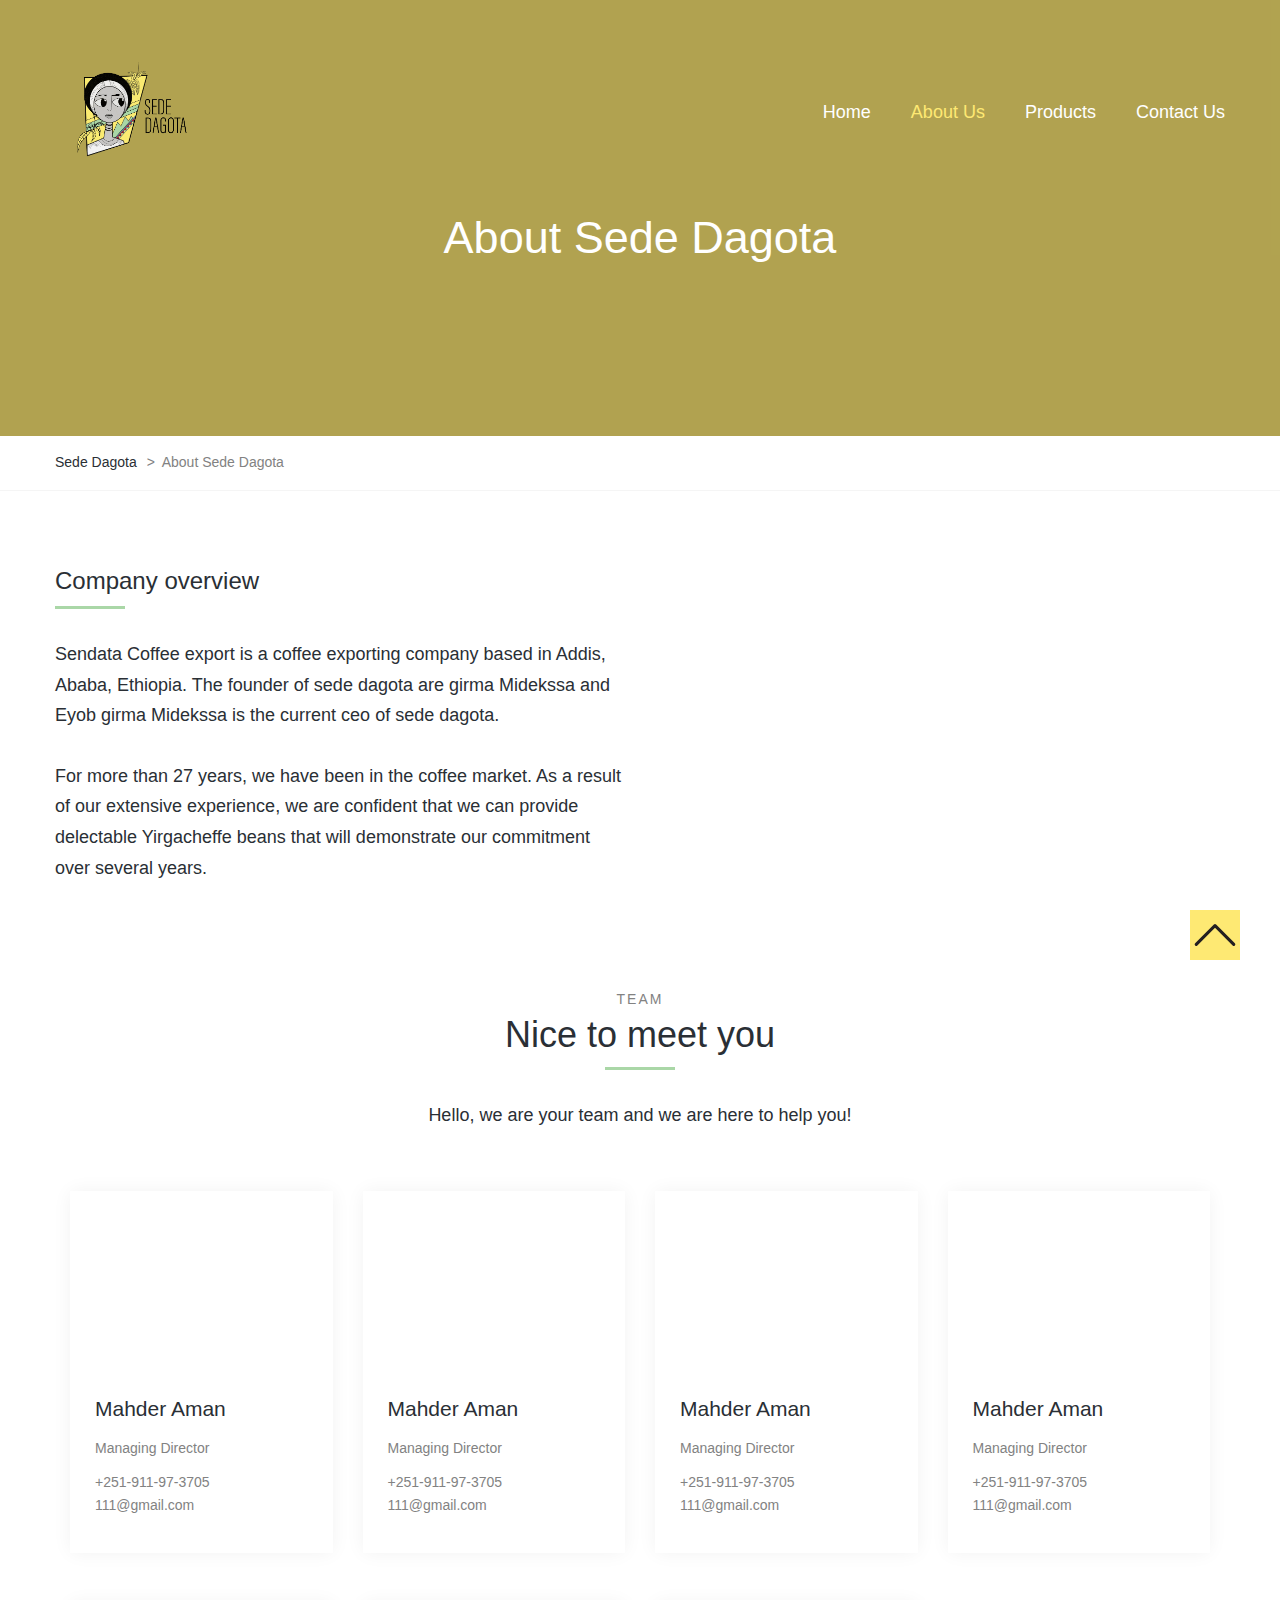
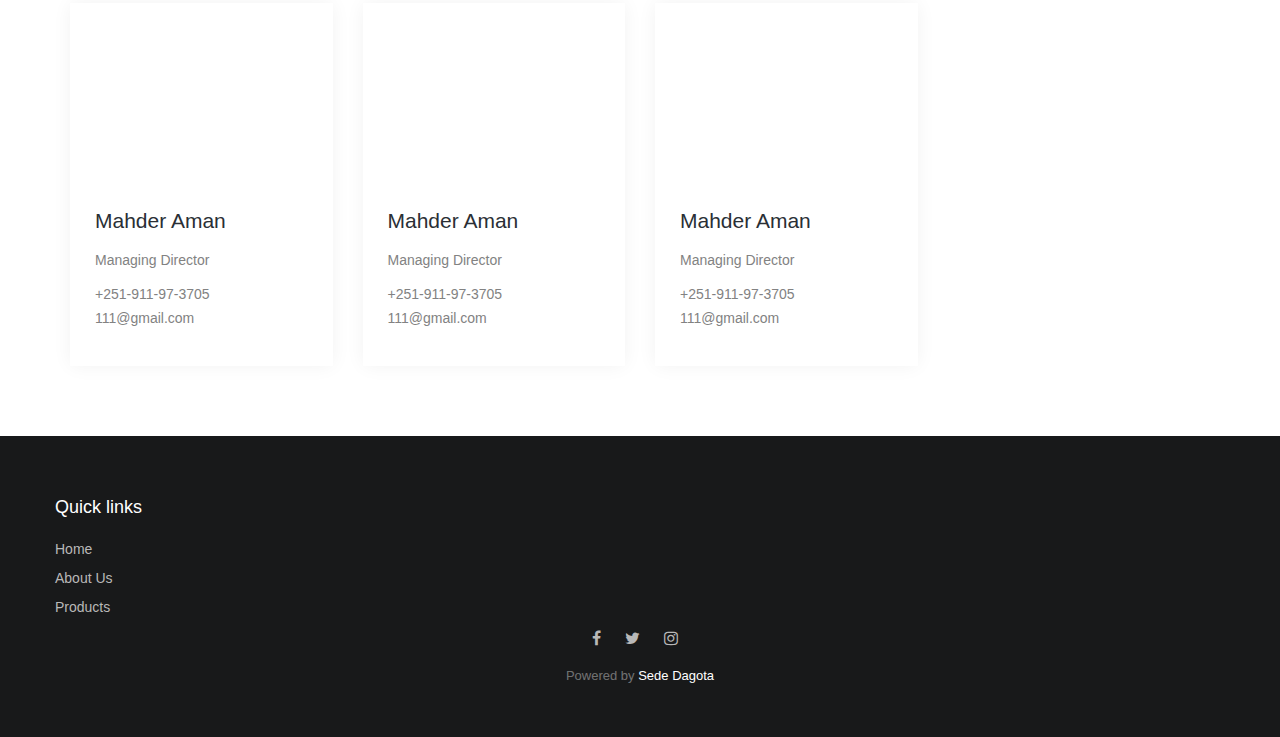
==== commit 21f1f3fd: "Merge branch 'master' of https://github.com/Ruth44/coffee" ====
--- a/about.html
+++ b/about.html
@@ -169,7 +169,245 @@
     </div>
 
 
-
+    <div class="page-container container">
+        <div class="row">
+            <div class="col-md-12 entry-content">
+                <article>
+                    <div class="row wpb_row row-fluid row-o-equal-height row-flex">
+                        <div class="wpb_column column_container col-sm-3">
+                            <div class="column-inner custom_1487239752272"><div class="wpb_wrapper"></div></div>
+                        </div>
+                        <div class="wpb_column column_container col-sm-6">
+                            <div class="column-inner">
+                                <div class="wpb_wrapper">
+                                    <div
+                                        class="mgt-header-block clearfix text-center text-black wpb_content_element mgt-header-block-style-2 mgt-header-block-fontsize-medium mgt-header-texttransform-subheader mgt-header-block-51444006"
+                                    >
+                                        <p class="mgt-header-block-subtitle">Team</p>
+                                        <h2 class="mgt-header-block-title text-font-weight-default">Nice to meet you</h2>
+                                        <div class="mgt-header-line mgt-header-line-margin-small"></div>
+                                    </div>
+                                    <div class="wpb_text_column wpb_content_element text-size-medium">
+                                        <div class="wpb_wrapper">
+                                            <p style="text-align: center;">Hello, we are your team and we are here to help you!</p>
+                                        </div>
+                                    </div>
+                                </div>
+                            </div>
+                        </div>
+                        <div class="wpb_column column_container col-sm-3">
+                            <div class="column-inner"><div class="wpb_wrapper"></div></div>
+                        </div>
+                    </div>
+                    <div data-vc-full-width="true" data-vc-full-width-init="false" class="row wpb_row row-fluid custom_1488988822426">
+                        <div class="wpb_column column_container col-sm-3">
+                            <div class="column-inner">
+                                <div class="wpb_wrapper">
+                                    <div class="mgt-promo-block-container wpb_content_element">
+                                        <div class="mgt-promo-block-wrapper mgt-promo-block-shadow mgt-promo-block-hover">
+                                            <div
+                                                class="mgt-promo-block-top-image"
+                                                data-style="background-image: url(upload/woman-business-tekephone-1170x660.jpg);height: 180px;background-size: cover;"
+                                            ></div>
+                                            <div class="mgt-promo-block black-text no-darken mgt-promo-block-79438923" data-style="background-color: #ffffff;height: auto;">
+                                                <div class="mgt-promo-block-content va-top">
+                                                    <div class="mgt-promo-block-content-inside custom_1488899706476">
+                                                        <h3>Mahder Aman</h3>
+                                                        <p>Managing Director</p>
+                                                        <p>
+                                                            +251-911-97-3705<br />
+                                                            
+                                                                <span class="__cf_email__">111@gmail.com</span>
+                                                        
+                                                        </p>
+                                                    </div>
+                                                </div>
+                                            </div>
+                                        </div>
+                                    </div>
+                                </div>
+                            </div>
+                        </div>
+                        <div class="wpb_column column_container col-sm-3">
+                            <div class="column-inner">
+                                <div class="wpb_wrapper">
+                                    <div class="mgt-promo-block-container wpb_content_element">
+                                        <div class="mgt-promo-block-wrapper mgt-promo-block-shadow mgt-promo-block-hover">
+                                            <div
+                                                class="mgt-promo-block-top-image"
+                                                data-style="background-image: url(upload/woman-business-tekephone-1170x660.jpg);height: 180px;background-size: cover;"
+                                            ></div>
+                                            <div class="mgt-promo-block black-text no-darken mgt-promo-block-79438923" data-style="background-color: #ffffff;height: auto;">
+                                                <div class="mgt-promo-block-content va-top">
+                                                    <div class="mgt-promo-block-content-inside custom_1488899706476">
+                                                        <h3>Mahder Aman</h3>
+                                                        <p>Managing Director</p>
+                                                        <p>
+                                                            +251-911-97-3705<br />
+                                                            
+                                                                <span class="__cf_email__">111@gmail.com</span>
+                                                        
+                                                        </p>
+                                                    </div>
+                                                </div>
+                                            </div>
+                                        </div>
+                                    </div>
+                                </div>
+                            </div>
+                        </div>
+                        <div class="wpb_column column_container col-sm-3">
+                            <div class="column-inner">
+                                <div class="wpb_wrapper">
+                                    <div class="mgt-promo-block-container wpb_content_element">
+                                        <div class="mgt-promo-block-wrapper mgt-promo-block-shadow mgt-promo-block-hover">
+                                            <div
+                                                class="mgt-promo-block-top-image"
+                                                data-style="background-image: url(upload/woman-business-tekephone-1170x660.jpg);height: 180px;background-size: cover;"
+                                            ></div>
+                                            <div class="mgt-promo-block black-text no-darken mgt-promo-block-79438923" data-style="background-color: #ffffff;height: auto;">
+                                                <div class="mgt-promo-block-content va-top">
+                                                    <div class="mgt-promo-block-content-inside custom_1488899706476">
+                                                        <h3>Mahder Aman</h3>
+                                                        <p>Managing Director</p>
+                                                        <p>
+                                                            +251-911-97-3705<br />
+                                                            
+                                                                <span class="__cf_email__">111@gmail.com</span>
+                                                        
+                                                        </p>
+                                                    </div>
+                                                </div>
+                                            </div>
+                                        </div>
+                                    </div>
+                                </div>
+                            </div>
+                        </div>
+                        <div class="wpb_column column_container col-sm-3">
+                            <div class="column-inner">
+                                <div class="wpb_wrapper">
+                                    <div class="mgt-promo-block-container wpb_content_element">
+                                        <div class="mgt-promo-block-wrapper mgt-promo-block-shadow mgt-promo-block-hover">
+                                            <div
+                                                class="mgt-promo-block-top-image"
+                                                data-style="background-image: url(upload/woman-business-tekephone-1170x660.jpg);height: 180px;background-size: cover;"
+                                            ></div>
+                                            <div class="mgt-promo-block black-text no-darken mgt-promo-block-79438923" data-style="background-color: #ffffff;height: auto;">
+                                                <div class="mgt-promo-block-content va-top">
+                                                    <div class="mgt-promo-block-content-inside custom_1488899706476">
+                                                        <h3>Mahder Aman</h3>
+                                                        <p>Managing Director</p>
+                                                        <p>
+                                                            +251-911-97-3705<br />
+                                                            
+                                                                <span class="__cf_email__">111@gmail.com</span>
+                                                        
+                                                        </p>
+                                                    </div>
+                                                </div>
+                                            </div>
+                                        </div>
+                                    </div>
+                                </div>
+                            </div>
+                        </div>
+                    </div>
+                    <div class="row-full-width clearfix"></div>
+                    <div data-vc-full-width="true" data-vc-full-width-init="false" class="row wpb_row row-fluid custom_1488988810300">
+                        <div class="wpb_column column_container col-sm-3">
+                            <div class="column-inner">
+                                <div class="wpb_wrapper">
+                                    <div class="mgt-promo-block-container wpb_content_element">
+                                        <div class="mgt-promo-block-wrapper mgt-promo-block-shadow mgt-promo-block-hover">
+                                            <div
+                                                class="mgt-promo-block-top-image"
+                                                data-style="background-image: url(upload/woman-business-tekephone-1170x660.jpg);height: 180px;background-size: cover;"
+                                            ></div>
+                                            <div class="mgt-promo-block black-text no-darken mgt-promo-block-79438923" data-style="background-color: #ffffff;height: auto;">
+                                                <div class="mgt-promo-block-content va-top">
+                                                    <div class="mgt-promo-block-content-inside custom_1488899706476">
+                                                        <h3>Mahder Aman</h3>
+                                                        <p>Managing Director</p>
+                                                        <p>
+                                                            +251-911-97-3705<br />
+                                                            
+                                                                <span class="__cf_email__">111@gmail.com</span>
+                                                        
+                                                        </p>
+                                                    </div>
+                                                </div>
+                                            </div>
+                                        </div>
+                                    </div>
+                                </div>
+                            </div>
+                        </div>
+                        <div class="wpb_column column_container col-sm-3">
+                            <div class="column-inner">
+                                <div class="wpb_wrapper">
+                                    <div class="mgt-promo-block-container wpb_content_element">
+                                        <div class="mgt-promo-block-wrapper mgt-promo-block-shadow mgt-promo-block-hover">
+                                            <div
+                                                class="mgt-promo-block-top-image"
+                                                data-style="background-image: url(upload/woman-business-tekephone-1170x660.jpg);height: 180px;background-size: cover;"
+                                            ></div>
+                                            <div class="mgt-promo-block black-text no-darken mgt-promo-block-79438923" data-style="background-color: #ffffff;height: auto;">
+                                                <div class="mgt-promo-block-content va-top">
+                                                    <div class="mgt-promo-block-content-inside custom_1488899706476">
+                                                        <h3>Mahder Aman</h3>
+                                                        <p>Managing Director</p>
+                                                        <p>
+                                                            +251-911-97-3705<br />
+                                                            
+                                                                <span class="__cf_email__">111@gmail.com</span>
+                                                        
+                                                        </p>
+                                                    </div>
+                                                </div>
+                                            </div>
+                                        </div>
+                                    </div>
+                                </div>
+                            </div>
+                        </div>
+                        <div class="wpb_column column_container col-sm-3">
+                            <div class="column-inner">
+                                <div class="wpb_wrapper">
+                                    <div class="mgt-promo-block-container wpb_content_element">
+                                        <div class="mgt-promo-block-wrapper mgt-promo-block-shadow mgt-promo-block-hover">
+                                            <div
+                                                class="mgt-promo-block-top-image"
+                                                data-style="background-image: url(upload/woman-business-tekephone-1170x660.jpg);height: 180px;background-size: cover;"
+                                            ></div>
+                                            <div class="mgt-promo-block black-text no-darken mgt-promo-block-79438923" data-style="background-color: #ffffff;height: auto;">
+                                                <div class="mgt-promo-block-content va-top">
+                                                    <div class="mgt-promo-block-content-inside custom_1488899706476">
+                                                        <h3>Mahder Aman</h3>
+                                                        <p>Managing Director</p>
+                                                        <p>
+                                                            +251-911-97-3705<br />
+                                                            
+                                                                <span class="__cf_email__">111@gmail.com</span>
+                                                        
+                                                        </p>
+                                                    </div>
+                                                </div>
+                                            </div>
+                                        </div>
+                                    </div>
+                                </div>
+                            </div>
+                        </div>
+                        
+                    </div>
+                    <div class="row-full-width clearfix"></div>
+                    
+                    <div class="row-full-width clearfix"></div>
+                </article>
+            </div>
+        </div>
+    </div>
     
     <div class="container-fluid footer-wrapper">
         <div class="row">
@@ -220,8 +458,9 @@
                         <div class="col-md-12 footer-copyright">Powered by <a target="_blank" rel="noopener noreferrer">Sede Dagota</a></div>
                     </div>
                 </div>
-                <a href="#top"><i class="mgt-font-icon li li-chevron-up scroll-to-top"></i></a>
-            </footer>
+                <a href="#top"><svg xmlns="http://www.w3.org/2000/svg" width="14" height="14" fill="currentColor" class="scroll-to-top bi bi-chevron-up" viewBox="0 0 16 16">
+                    <path fill-rule="evenodd" d="M7.646 4.646a.5.5 0 0 1 .708 0l6 6a.5.5 0 0 1-.708.708L8 5.707l-5.646 5.647a.5.5 0 0 1-.708-.708l6-6z"/>
+                  </svg></a>            </footer>
         </div>
     </div>
     <script type="text/javascript" src="js/jquery.js"></script>
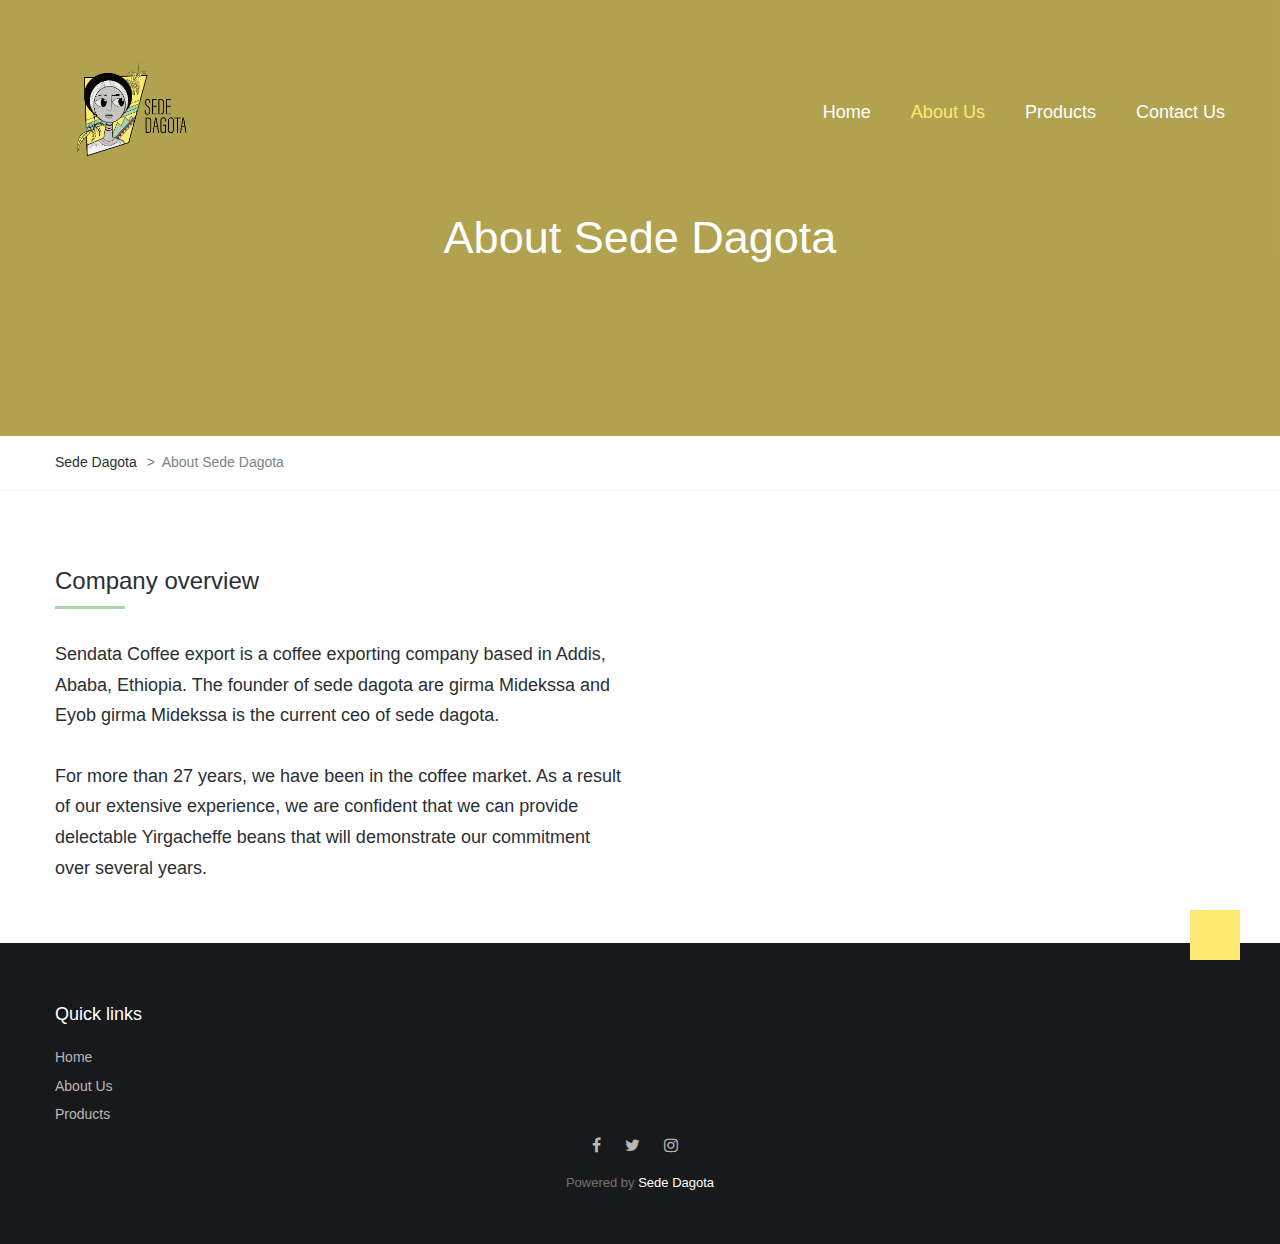
==== commit 2c84189a: "Revert "Merge branch 'master' of https://github.com/Ruth44/coffee"" ====
--- a/about.html
+++ b/about.html
@@ -169,245 +169,7 @@
     </div>
 
 
-    <div class="page-container container">
-        <div class="row">
-            <div class="col-md-12 entry-content">
-                <article>
-                    <div class="row wpb_row row-fluid row-o-equal-height row-flex">
-                        <div class="wpb_column column_container col-sm-3">
-                            <div class="column-inner custom_1487239752272"><div class="wpb_wrapper"></div></div>
-                        </div>
-                        <div class="wpb_column column_container col-sm-6">
-                            <div class="column-inner">
-                                <div class="wpb_wrapper">
-                                    <div
-                                        class="mgt-header-block clearfix text-center text-black wpb_content_element mgt-header-block-style-2 mgt-header-block-fontsize-medium mgt-header-texttransform-subheader mgt-header-block-51444006"
-                                    >
-                                        <p class="mgt-header-block-subtitle">Team</p>
-                                        <h2 class="mgt-header-block-title text-font-weight-default">Nice to meet you</h2>
-                                        <div class="mgt-header-line mgt-header-line-margin-small"></div>
-                                    </div>
-                                    <div class="wpb_text_column wpb_content_element text-size-medium">
-                                        <div class="wpb_wrapper">
-                                            <p style="text-align: center;">Hello, we are your team and we are here to help you!</p>
-                                        </div>
-                                    </div>
-                                </div>
-                            </div>
-                        </div>
-                        <div class="wpb_column column_container col-sm-3">
-                            <div class="column-inner"><div class="wpb_wrapper"></div></div>
-                        </div>
-                    </div>
-                    <div data-vc-full-width="true" data-vc-full-width-init="false" class="row wpb_row row-fluid custom_1488988822426">
-                        <div class="wpb_column column_container col-sm-3">
-                            <div class="column-inner">
-                                <div class="wpb_wrapper">
-                                    <div class="mgt-promo-block-container wpb_content_element">
-                                        <div class="mgt-promo-block-wrapper mgt-promo-block-shadow mgt-promo-block-hover">
-                                            <div
-                                                class="mgt-promo-block-top-image"
-                                                data-style="background-image: url(upload/woman-business-tekephone-1170x660.jpg);height: 180px;background-size: cover;"
-                                            ></div>
-                                            <div class="mgt-promo-block black-text no-darken mgt-promo-block-79438923" data-style="background-color: #ffffff;height: auto;">
-                                                <div class="mgt-promo-block-content va-top">
-                                                    <div class="mgt-promo-block-content-inside custom_1488899706476">
-                                                        <h3>Mahder Aman</h3>
-                                                        <p>Managing Director</p>
-                                                        <p>
-                                                            +251-911-97-3705<br />
-                                                            
-                                                                <span class="__cf_email__">111@gmail.com</span>
-                                                        
-                                                        </p>
-                                                    </div>
-                                                </div>
-                                            </div>
-                                        </div>
-                                    </div>
-                                </div>
-                            </div>
-                        </div>
-                        <div class="wpb_column column_container col-sm-3">
-                            <div class="column-inner">
-                                <div class="wpb_wrapper">
-                                    <div class="mgt-promo-block-container wpb_content_element">
-                                        <div class="mgt-promo-block-wrapper mgt-promo-block-shadow mgt-promo-block-hover">
-                                            <div
-                                                class="mgt-promo-block-top-image"
-                                                data-style="background-image: url(upload/woman-business-tekephone-1170x660.jpg);height: 180px;background-size: cover;"
-                                            ></div>
-                                            <div class="mgt-promo-block black-text no-darken mgt-promo-block-79438923" data-style="background-color: #ffffff;height: auto;">
-                                                <div class="mgt-promo-block-content va-top">
-                                                    <div class="mgt-promo-block-content-inside custom_1488899706476">
-                                                        <h3>Mahder Aman</h3>
-                                                        <p>Managing Director</p>
-                                                        <p>
-                                                            +251-911-97-3705<br />
-                                                            
-                                                                <span class="__cf_email__">111@gmail.com</span>
-                                                        
-                                                        </p>
-                                                    </div>
-                                                </div>
-                                            </div>
-                                        </div>
-                                    </div>
-                                </div>
-                            </div>
-                        </div>
-                        <div class="wpb_column column_container col-sm-3">
-                            <div class="column-inner">
-                                <div class="wpb_wrapper">
-                                    <div class="mgt-promo-block-container wpb_content_element">
-                                        <div class="mgt-promo-block-wrapper mgt-promo-block-shadow mgt-promo-block-hover">
-                                            <div
-                                                class="mgt-promo-block-top-image"
-                                                data-style="background-image: url(upload/woman-business-tekephone-1170x660.jpg);height: 180px;background-size: cover;"
-                                            ></div>
-                                            <div class="mgt-promo-block black-text no-darken mgt-promo-block-79438923" data-style="background-color: #ffffff;height: auto;">
-                                                <div class="mgt-promo-block-content va-top">
-                                                    <div class="mgt-promo-block-content-inside custom_1488899706476">
-                                                        <h3>Mahder Aman</h3>
-                                                        <p>Managing Director</p>
-                                                        <p>
-                                                            +251-911-97-3705<br />
-                                                            
-                                                                <span class="__cf_email__">111@gmail.com</span>
-                                                        
-                                                        </p>
-                                                    </div>
-                                                </div>
-                                            </div>
-                                        </div>
-                                    </div>
-                                </div>
-                            </div>
-                        </div>
-                        <div class="wpb_column column_container col-sm-3">
-                            <div class="column-inner">
-                                <div class="wpb_wrapper">
-                                    <div class="mgt-promo-block-container wpb_content_element">
-                                        <div class="mgt-promo-block-wrapper mgt-promo-block-shadow mgt-promo-block-hover">
-                                            <div
-                                                class="mgt-promo-block-top-image"
-                                                data-style="background-image: url(upload/woman-business-tekephone-1170x660.jpg);height: 180px;background-size: cover;"
-                                            ></div>
-                                            <div class="mgt-promo-block black-text no-darken mgt-promo-block-79438923" data-style="background-color: #ffffff;height: auto;">
-                                                <div class="mgt-promo-block-content va-top">
-                                                    <div class="mgt-promo-block-content-inside custom_1488899706476">
-                                                        <h3>Mahder Aman</h3>
-                                                        <p>Managing Director</p>
-                                                        <p>
-                                                            +251-911-97-3705<br />
-                                                            
-                                                                <span class="__cf_email__">111@gmail.com</span>
-                                                        
-                                                        </p>
-                                                    </div>
-                                                </div>
-                                            </div>
-                                        </div>
-                                    </div>
-                                </div>
-                            </div>
-                        </div>
-                    </div>
-                    <div class="row-full-width clearfix"></div>
-                    <div data-vc-full-width="true" data-vc-full-width-init="false" class="row wpb_row row-fluid custom_1488988810300">
-                        <div class="wpb_column column_container col-sm-3">
-                            <div class="column-inner">
-                                <div class="wpb_wrapper">
-                                    <div class="mgt-promo-block-container wpb_content_element">
-                                        <div class="mgt-promo-block-wrapper mgt-promo-block-shadow mgt-promo-block-hover">
-                                            <div
-                                                class="mgt-promo-block-top-image"
-                                                data-style="background-image: url(upload/woman-business-tekephone-1170x660.jpg);height: 180px;background-size: cover;"
-                                            ></div>
-                                            <div class="mgt-promo-block black-text no-darken mgt-promo-block-79438923" data-style="background-color: #ffffff;height: auto;">
-                                                <div class="mgt-promo-block-content va-top">
-                                                    <div class="mgt-promo-block-content-inside custom_1488899706476">
-                                                        <h3>Mahder Aman</h3>
-                                                        <p>Managing Director</p>
-                                                        <p>
-                                                            +251-911-97-3705<br />
-                                                            
-                                                                <span class="__cf_email__">111@gmail.com</span>
-                                                        
-                                                        </p>
-                                                    </div>
-                                                </div>
-                                            </div>
-                                        </div>
-                                    </div>
-                                </div>
-                            </div>
-                        </div>
-                        <div class="wpb_column column_container col-sm-3">
-                            <div class="column-inner">
-                                <div class="wpb_wrapper">
-                                    <div class="mgt-promo-block-container wpb_content_element">
-                                        <div class="mgt-promo-block-wrapper mgt-promo-block-shadow mgt-promo-block-hover">
-                                            <div
-                                                class="mgt-promo-block-top-image"
-                                                data-style="background-image: url(upload/woman-business-tekephone-1170x660.jpg);height: 180px;background-size: cover;"
-                                            ></div>
-                                            <div class="mgt-promo-block black-text no-darken mgt-promo-block-79438923" data-style="background-color: #ffffff;height: auto;">
-                                                <div class="mgt-promo-block-content va-top">
-                                                    <div class="mgt-promo-block-content-inside custom_1488899706476">
-                                                        <h3>Mahder Aman</h3>
-                                                        <p>Managing Director</p>
-                                                        <p>
-                                                            +251-911-97-3705<br />
-                                                            
-                                                                <span class="__cf_email__">111@gmail.com</span>
-                                                        
-                                                        </p>
-                                                    </div>
-                                                </div>
-                                            </div>
-                                        </div>
-                                    </div>
-                                </div>
-                            </div>
-                        </div>
-                        <div class="wpb_column column_container col-sm-3">
-                            <div class="column-inner">
-                                <div class="wpb_wrapper">
-                                    <div class="mgt-promo-block-container wpb_content_element">
-                                        <div class="mgt-promo-block-wrapper mgt-promo-block-shadow mgt-promo-block-hover">
-                                            <div
-                                                class="mgt-promo-block-top-image"
-                                                data-style="background-image: url(upload/woman-business-tekephone-1170x660.jpg);height: 180px;background-size: cover;"
-                                            ></div>
-                                            <div class="mgt-promo-block black-text no-darken mgt-promo-block-79438923" data-style="background-color: #ffffff;height: auto;">
-                                                <div class="mgt-promo-block-content va-top">
-                                                    <div class="mgt-promo-block-content-inside custom_1488899706476">
-                                                        <h3>Mahder Aman</h3>
-                                                        <p>Managing Director</p>
-                                                        <p>
-                                                            +251-911-97-3705<br />
-                                                            
-                                                                <span class="__cf_email__">111@gmail.com</span>
-                                                        
-                                                        </p>
-                                                    </div>
-                                                </div>
-                                            </div>
-                                        </div>
-                                    </div>
-                                </div>
-                            </div>
-                        </div>
-                        
-                    </div>
-                    <div class="row-full-width clearfix"></div>
-                    
-                    <div class="row-full-width clearfix"></div>
-                </article>
-            </div>
-        </div>
-    </div>
+
     
     <div class="container-fluid footer-wrapper">
         <div class="row">
@@ -458,9 +220,8 @@
                         <div class="col-md-12 footer-copyright">Powered by <a target="_blank" rel="noopener noreferrer">Sede Dagota</a></div>
                     </div>
                 </div>
-                <a href="#top"><svg xmlns="http://www.w3.org/2000/svg" width="14" height="14" fill="currentColor" class="scroll-to-top bi bi-chevron-up" viewBox="0 0 16 16">
-                    <path fill-rule="evenodd" d="M7.646 4.646a.5.5 0 0 1 .708 0l6 6a.5.5 0 0 1-.708.708L8 5.707l-5.646 5.647a.5.5 0 0 1-.708-.708l6-6z"/>
-                  </svg></a>            </footer>
+                <a href="#top"><i class="mgt-font-icon li li-chevron-up scroll-to-top"></i></a>
+            </footer>
         </div>
     </div>
     <script type="text/javascript" src="js/jquery.js"></script>
--- a/css/style.css
+++ b/css/style.css
@@ -2264,7 +2264,7 @@
 }
 .scroll-to-top {
     display: block;
-    color: #231f20!important;
+    color: #ffffff!important;
     bottom: -60px;
     position: fixed;
     right: 40px;
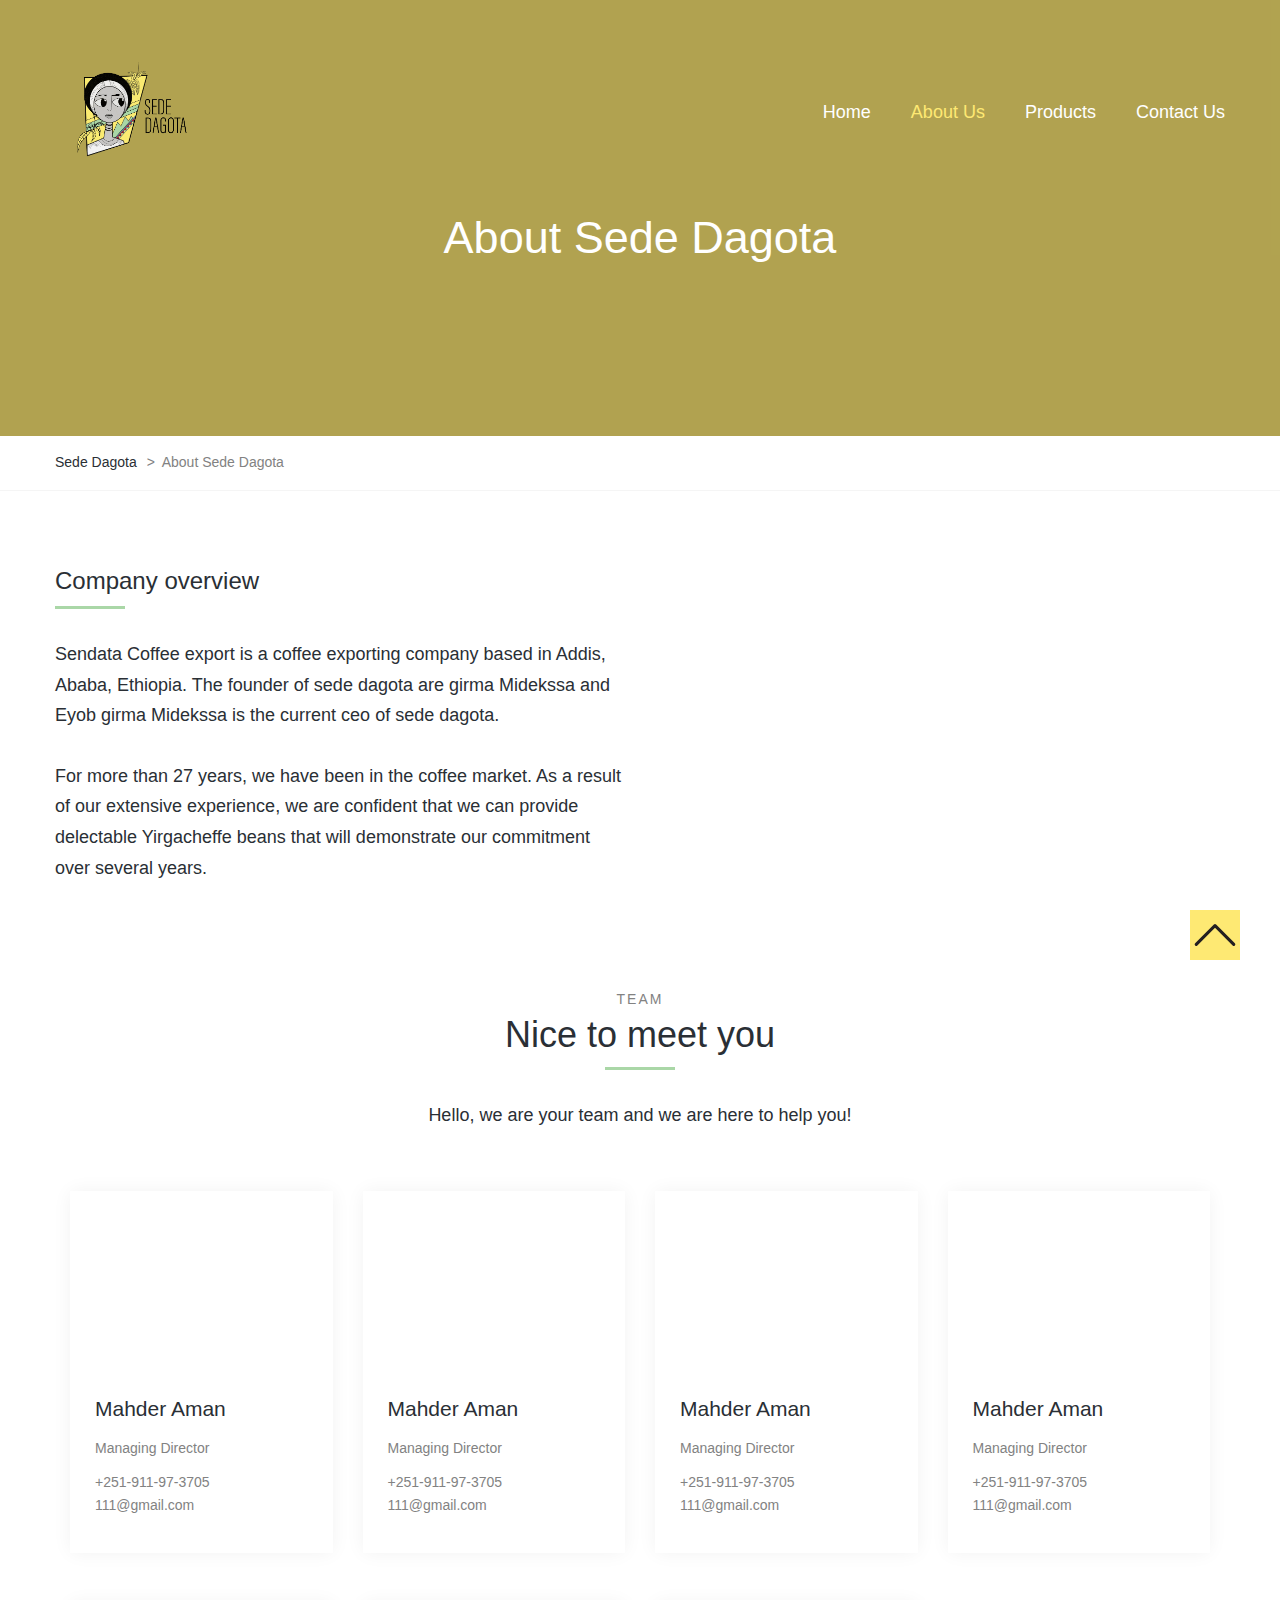
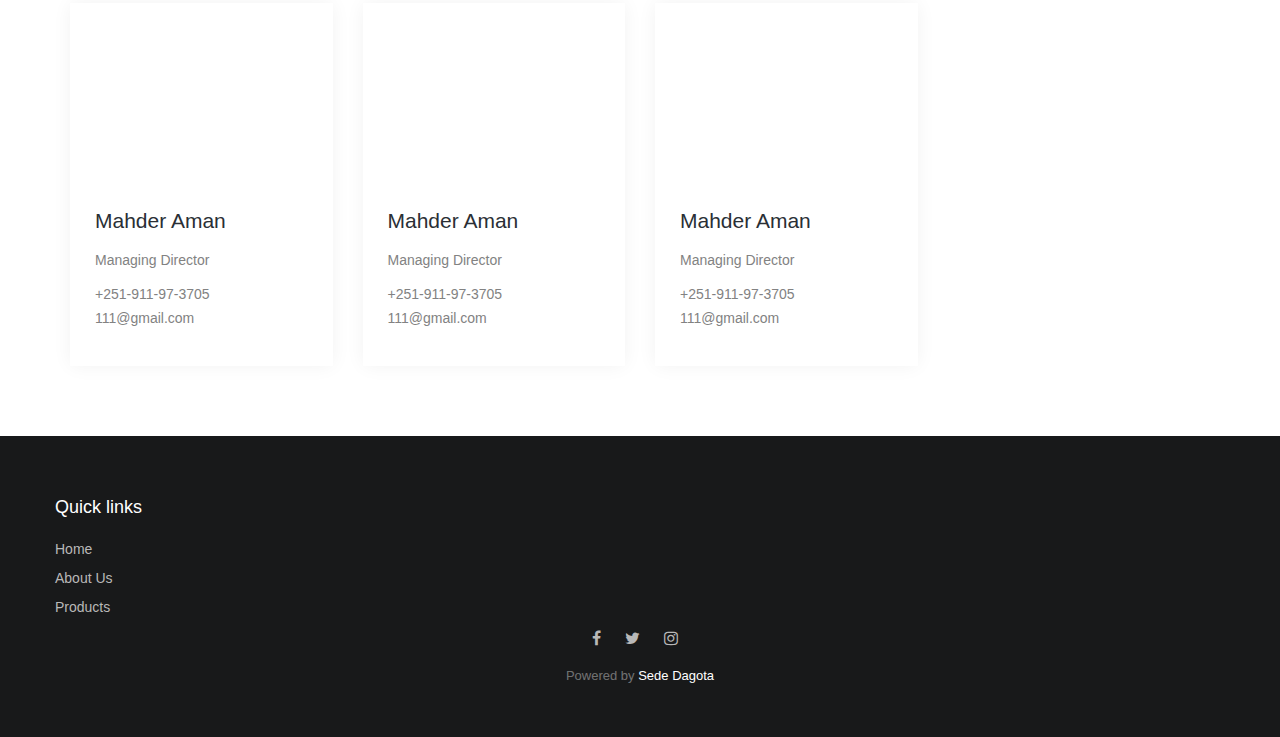
==== commit f8d2b675: "Revert "Revert "Merge branch 'master' of https://github.com/Ruth44/coffee""" ====
--- a/about.html
+++ b/about.html
@@ -169,7 +169,245 @@
     </div>
 
 
-
+    <div class="page-container container">
+        <div class="row">
+            <div class="col-md-12 entry-content">
+                <article>
+                    <div class="row wpb_row row-fluid row-o-equal-height row-flex">
+                        <div class="wpb_column column_container col-sm-3">
+                            <div class="column-inner custom_1487239752272"><div class="wpb_wrapper"></div></div>
+                        </div>
+                        <div class="wpb_column column_container col-sm-6">
+                            <div class="column-inner">
+                                <div class="wpb_wrapper">
+                                    <div
+                                        class="mgt-header-block clearfix text-center text-black wpb_content_element mgt-header-block-style-2 mgt-header-block-fontsize-medium mgt-header-texttransform-subheader mgt-header-block-51444006"
+                                    >
+                                        <p class="mgt-header-block-subtitle">Team</p>
+                                        <h2 class="mgt-header-block-title text-font-weight-default">Nice to meet you</h2>
+                                        <div class="mgt-header-line mgt-header-line-margin-small"></div>
+                                    </div>
+                                    <div class="wpb_text_column wpb_content_element text-size-medium">
+                                        <div class="wpb_wrapper">
+                                            <p style="text-align: center;">Hello, we are your team and we are here to help you!</p>
+                                        </div>
+                                    </div>
+                                </div>
+                            </div>
+                        </div>
+                        <div class="wpb_column column_container col-sm-3">
+                            <div class="column-inner"><div class="wpb_wrapper"></div></div>
+                        </div>
+                    </div>
+                    <div data-vc-full-width="true" data-vc-full-width-init="false" class="row wpb_row row-fluid custom_1488988822426">
+                        <div class="wpb_column column_container col-sm-3">
+                            <div class="column-inner">
+                                <div class="wpb_wrapper">
+                                    <div class="mgt-promo-block-container wpb_content_element">
+                                        <div class="mgt-promo-block-wrapper mgt-promo-block-shadow mgt-promo-block-hover">
+                                            <div
+                                                class="mgt-promo-block-top-image"
+                                                data-style="background-image: url(upload/woman-business-tekephone-1170x660.jpg);height: 180px;background-size: cover;"
+                                            ></div>
+                                            <div class="mgt-promo-block black-text no-darken mgt-promo-block-79438923" data-style="background-color: #ffffff;height: auto;">
+                                                <div class="mgt-promo-block-content va-top">
+                                                    <div class="mgt-promo-block-content-inside custom_1488899706476">
+                                                        <h3>Mahder Aman</h3>
+                                                        <p>Managing Director</p>
+                                                        <p>
+                                                            +251-911-97-3705<br />
+                                                            
+                                                                <span class="__cf_email__">111@gmail.com</span>
+                                                        
+                                                        </p>
+                                                    </div>
+                                                </div>
+                                            </div>
+                                        </div>
+                                    </div>
+                                </div>
+                            </div>
+                        </div>
+                        <div class="wpb_column column_container col-sm-3">
+                            <div class="column-inner">
+                                <div class="wpb_wrapper">
+                                    <div class="mgt-promo-block-container wpb_content_element">
+                                        <div class="mgt-promo-block-wrapper mgt-promo-block-shadow mgt-promo-block-hover">
+                                            <div
+                                                class="mgt-promo-block-top-image"
+                                                data-style="background-image: url(upload/woman-business-tekephone-1170x660.jpg);height: 180px;background-size: cover;"
+                                            ></div>
+                                            <div class="mgt-promo-block black-text no-darken mgt-promo-block-79438923" data-style="background-color: #ffffff;height: auto;">
+                                                <div class="mgt-promo-block-content va-top">
+                                                    <div class="mgt-promo-block-content-inside custom_1488899706476">
+                                                        <h3>Mahder Aman</h3>
+                                                        <p>Managing Director</p>
+                                                        <p>
+                                                            +251-911-97-3705<br />
+                                                            
+                                                                <span class="__cf_email__">111@gmail.com</span>
+                                                        
+                                                        </p>
+                                                    </div>
+                                                </div>
+                                            </div>
+                                        </div>
+                                    </div>
+                                </div>
+                            </div>
+                        </div>
+                        <div class="wpb_column column_container col-sm-3">
+                            <div class="column-inner">
+                                <div class="wpb_wrapper">
+                                    <div class="mgt-promo-block-container wpb_content_element">
+                                        <div class="mgt-promo-block-wrapper mgt-promo-block-shadow mgt-promo-block-hover">
+                                            <div
+                                                class="mgt-promo-block-top-image"
+                                                data-style="background-image: url(upload/woman-business-tekephone-1170x660.jpg);height: 180px;background-size: cover;"
+                                            ></div>
+                                            <div class="mgt-promo-block black-text no-darken mgt-promo-block-79438923" data-style="background-color: #ffffff;height: auto;">
+                                                <div class="mgt-promo-block-content va-top">
+                                                    <div class="mgt-promo-block-content-inside custom_1488899706476">
+                                                        <h3>Mahder Aman</h3>
+                                                        <p>Managing Director</p>
+                                                        <p>
+                                                            +251-911-97-3705<br />
+                                                            
+                                                                <span class="__cf_email__">111@gmail.com</span>
+                                                        
+                                                        </p>
+                                                    </div>
+                                                </div>
+                                            </div>
+                                        </div>
+                                    </div>
+                                </div>
+                            </div>
+                        </div>
+                        <div class="wpb_column column_container col-sm-3">
+                            <div class="column-inner">
+                                <div class="wpb_wrapper">
+                                    <div class="mgt-promo-block-container wpb_content_element">
+                                        <div class="mgt-promo-block-wrapper mgt-promo-block-shadow mgt-promo-block-hover">
+                                            <div
+                                                class="mgt-promo-block-top-image"
+                                                data-style="background-image: url(upload/woman-business-tekephone-1170x660.jpg);height: 180px;background-size: cover;"
+                                            ></div>
+                                            <div class="mgt-promo-block black-text no-darken mgt-promo-block-79438923" data-style="background-color: #ffffff;height: auto;">
+                                                <div class="mgt-promo-block-content va-top">
+                                                    <div class="mgt-promo-block-content-inside custom_1488899706476">
+                                                        <h3>Mahder Aman</h3>
+                                                        <p>Managing Director</p>
+                                                        <p>
+                                                            +251-911-97-3705<br />
+                                                            
+                                                                <span class="__cf_email__">111@gmail.com</span>
+                                                        
+                                                        </p>
+                                                    </div>
+                                                </div>
+                                            </div>
+                                        </div>
+                                    </div>
+                                </div>
+                            </div>
+                        </div>
+                    </div>
+                    <div class="row-full-width clearfix"></div>
+                    <div data-vc-full-width="true" data-vc-full-width-init="false" class="row wpb_row row-fluid custom_1488988810300">
+                        <div class="wpb_column column_container col-sm-3">
+                            <div class="column-inner">
+                                <div class="wpb_wrapper">
+                                    <div class="mgt-promo-block-container wpb_content_element">
+                                        <div class="mgt-promo-block-wrapper mgt-promo-block-shadow mgt-promo-block-hover">
+                                            <div
+                                                class="mgt-promo-block-top-image"
+                                                data-style="background-image: url(upload/woman-business-tekephone-1170x660.jpg);height: 180px;background-size: cover;"
+                                            ></div>
+                                            <div class="mgt-promo-block black-text no-darken mgt-promo-block-79438923" data-style="background-color: #ffffff;height: auto;">
+                                                <div class="mgt-promo-block-content va-top">
+                                                    <div class="mgt-promo-block-content-inside custom_1488899706476">
+                                                        <h3>Mahder Aman</h3>
+                                                        <p>Managing Director</p>
+                                                        <p>
+                                                            +251-911-97-3705<br />
+                                                            
+                                                                <span class="__cf_email__">111@gmail.com</span>
+                                                        
+                                                        </p>
+                                                    </div>
+                                                </div>
+                                            </div>
+                                        </div>
+                                    </div>
+                                </div>
+                            </div>
+                        </div>
+                        <div class="wpb_column column_container col-sm-3">
+                            <div class="column-inner">
+                                <div class="wpb_wrapper">
+                                    <div class="mgt-promo-block-container wpb_content_element">
+                                        <div class="mgt-promo-block-wrapper mgt-promo-block-shadow mgt-promo-block-hover">
+                                            <div
+                                                class="mgt-promo-block-top-image"
+                                                data-style="background-image: url(upload/woman-business-tekephone-1170x660.jpg);height: 180px;background-size: cover;"
+                                            ></div>
+                                            <div class="mgt-promo-block black-text no-darken mgt-promo-block-79438923" data-style="background-color: #ffffff;height: auto;">
+                                                <div class="mgt-promo-block-content va-top">
+                                                    <div class="mgt-promo-block-content-inside custom_1488899706476">
+                                                        <h3>Mahder Aman</h3>
+                                                        <p>Managing Director</p>
+                                                        <p>
+                                                            +251-911-97-3705<br />
+                                                            
+                                                                <span class="__cf_email__">111@gmail.com</span>
+                                                        
+                                                        </p>
+                                                    </div>
+                                                </div>
+                                            </div>
+                                        </div>
+                                    </div>
+                                </div>
+                            </div>
+                        </div>
+                        <div class="wpb_column column_container col-sm-3">
+                            <div class="column-inner">
+                                <div class="wpb_wrapper">
+                                    <div class="mgt-promo-block-container wpb_content_element">
+                                        <div class="mgt-promo-block-wrapper mgt-promo-block-shadow mgt-promo-block-hover">
+                                            <div
+                                                class="mgt-promo-block-top-image"
+                                                data-style="background-image: url(upload/woman-business-tekephone-1170x660.jpg);height: 180px;background-size: cover;"
+                                            ></div>
+                                            <div class="mgt-promo-block black-text no-darken mgt-promo-block-79438923" data-style="background-color: #ffffff;height: auto;">
+                                                <div class="mgt-promo-block-content va-top">
+                                                    <div class="mgt-promo-block-content-inside custom_1488899706476">
+                                                        <h3>Mahder Aman</h3>
+                                                        <p>Managing Director</p>
+                                                        <p>
+                                                            +251-911-97-3705<br />
+                                                            
+                                                                <span class="__cf_email__">111@gmail.com</span>
+                                                        
+                                                        </p>
+                                                    </div>
+                                                </div>
+                                            </div>
+                                        </div>
+                                    </div>
+                                </div>
+                            </div>
+                        </div>
+                        
+                    </div>
+                    <div class="row-full-width clearfix"></div>
+                    
+                    <div class="row-full-width clearfix"></div>
+                </article>
+            </div>
+        </div>
+    </div>
     
     <div class="container-fluid footer-wrapper">
         <div class="row">
@@ -220,8 +458,9 @@
                         <div class="col-md-12 footer-copyright">Powered by <a target="_blank" rel="noopener noreferrer">Sede Dagota</a></div>
                     </div>
                 </div>
-                <a href="#top"><i class="mgt-font-icon li li-chevron-up scroll-to-top"></i></a>
-            </footer>
+                <a href="#top"><svg xmlns="http://www.w3.org/2000/svg" width="14" height="14" fill="currentColor" class="scroll-to-top bi bi-chevron-up" viewBox="0 0 16 16">
+                    <path fill-rule="evenodd" d="M7.646 4.646a.5.5 0 0 1 .708 0l6 6a.5.5 0 0 1-.708.708L8 5.707l-5.646 5.647a.5.5 0 0 1-.708-.708l6-6z"/>
+                  </svg></a>            </footer>
         </div>
     </div>
     <script type="text/javascript" src="js/jquery.js"></script>
--- a/css/style.css
+++ b/css/style.css
@@ -2264,7 +2264,7 @@
 }
 .scroll-to-top {
     display: block;
-    color: #ffffff!important;
+    color: #231f20!important;
     bottom: -60px;
     position: fixed;
     right: 40px;
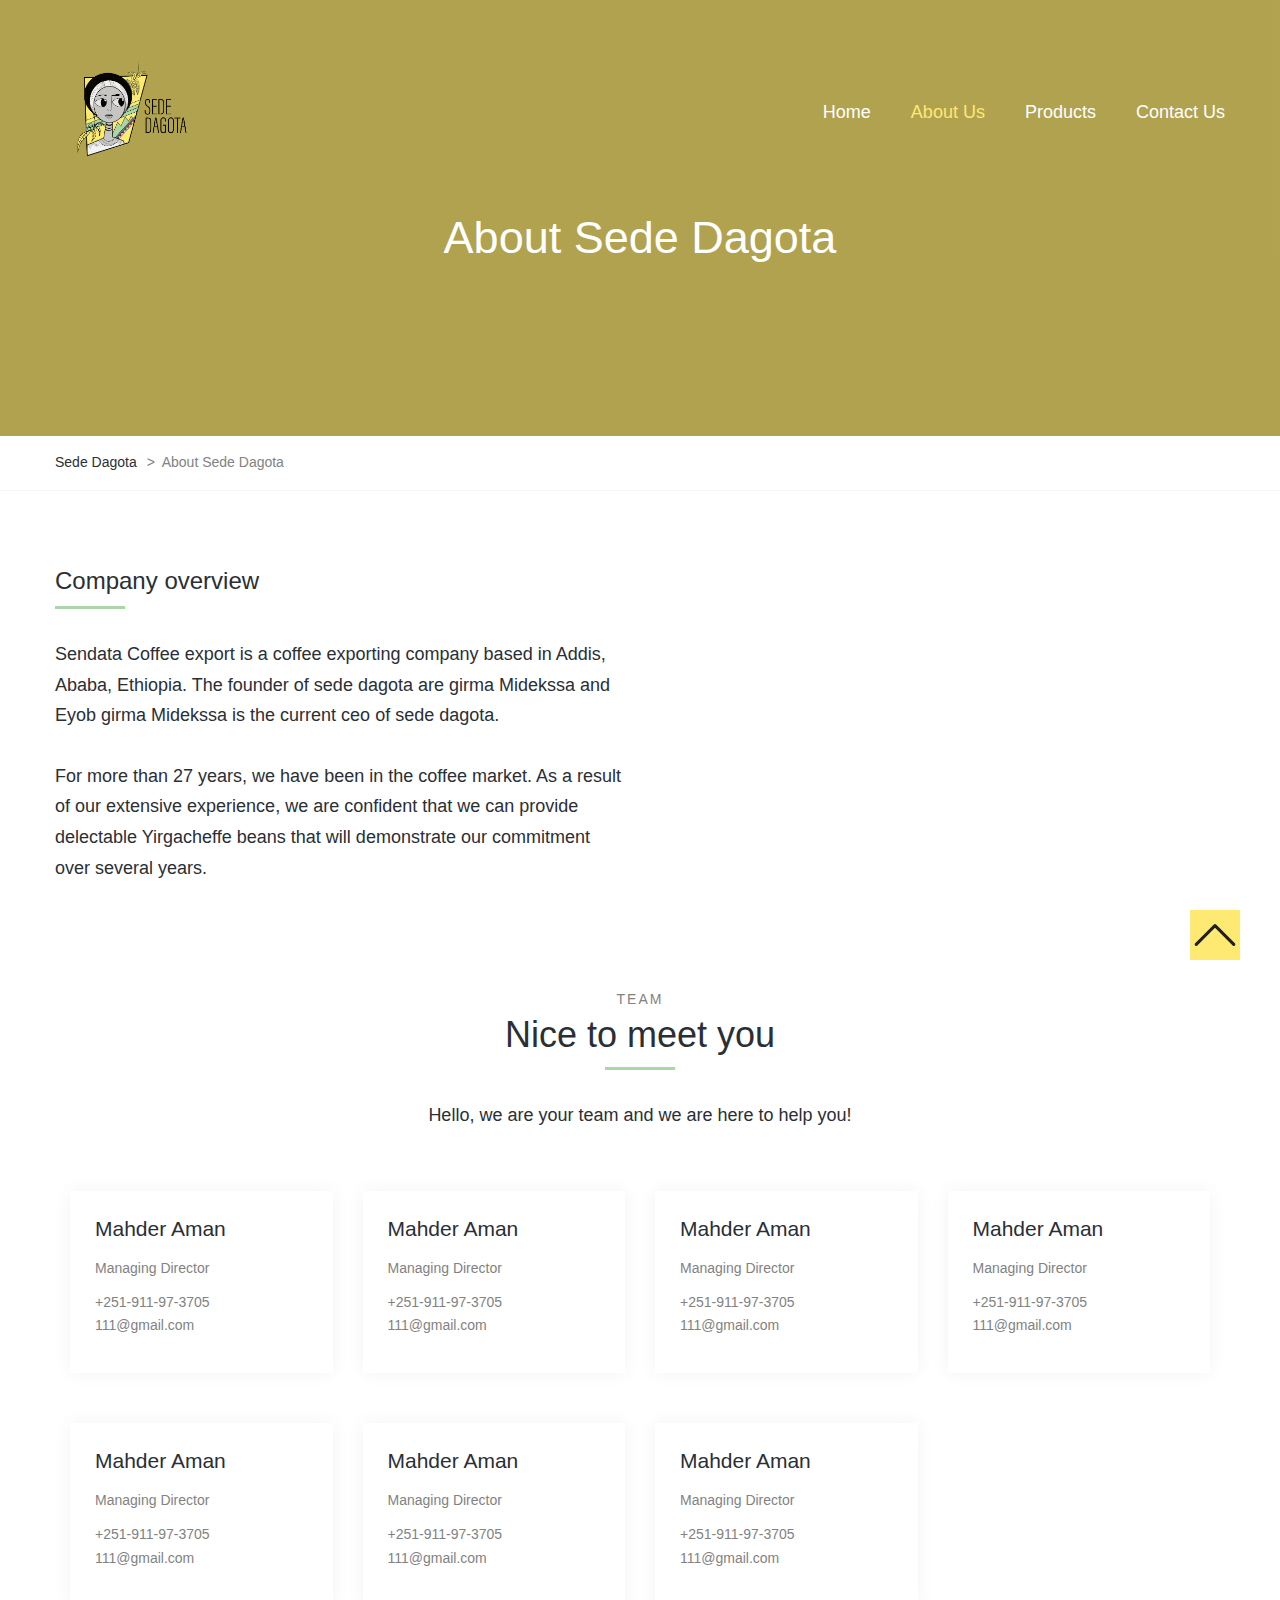
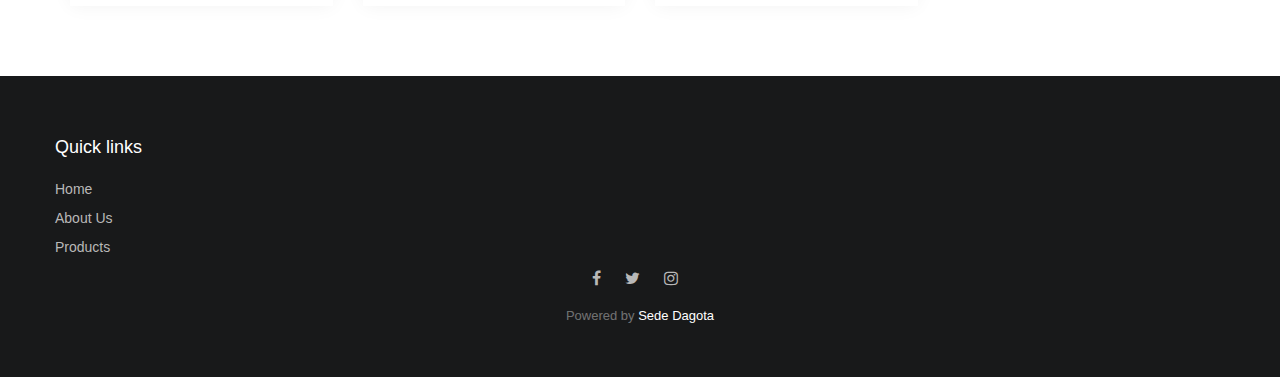
==== commit 4a585f4a: "Final" ====
--- a/about.html
+++ b/about.html
@@ -205,10 +205,10 @@
                                 <div class="wpb_wrapper">
                                     <div class="mgt-promo-block-container wpb_content_element">
                                         <div class="mgt-promo-block-wrapper mgt-promo-block-shadow mgt-promo-block-hover">
-                                            <div
+                                            <!-- <div
                                                 class="mgt-promo-block-top-image"
                                                 data-style="background-image: url(upload/woman-business-tekephone-1170x660.jpg);height: 180px;background-size: cover;"
-                                            ></div>
+                                            ></div> -->
                                             <div class="mgt-promo-block black-text no-darken mgt-promo-block-79438923" data-style="background-color: #ffffff;height: auto;">
                                                 <div class="mgt-promo-block-content va-top">
                                                     <div class="mgt-promo-block-content-inside custom_1488899706476">
@@ -233,10 +233,7 @@
                                 <div class="wpb_wrapper">
                                     <div class="mgt-promo-block-container wpb_content_element">
                                         <div class="mgt-promo-block-wrapper mgt-promo-block-shadow mgt-promo-block-hover">
-                                            <div
-                                                class="mgt-promo-block-top-image"
-                                                data-style="background-image: url(upload/woman-business-tekephone-1170x660.jpg);height: 180px;background-size: cover;"
-                                            ></div>
+                                            
                                             <div class="mgt-promo-block black-text no-darken mgt-promo-block-79438923" data-style="background-color: #ffffff;height: auto;">
                                                 <div class="mgt-promo-block-content va-top">
                                                     <div class="mgt-promo-block-content-inside custom_1488899706476">
@@ -261,10 +258,7 @@
                                 <div class="wpb_wrapper">
                                     <div class="mgt-promo-block-container wpb_content_element">
                                         <div class="mgt-promo-block-wrapper mgt-promo-block-shadow mgt-promo-block-hover">
-                                            <div
-                                                class="mgt-promo-block-top-image"
-                                                data-style="background-image: url(upload/woman-business-tekephone-1170x660.jpg);height: 180px;background-size: cover;"
-                                            ></div>
+                                            
                                             <div class="mgt-promo-block black-text no-darken mgt-promo-block-79438923" data-style="background-color: #ffffff;height: auto;">
                                                 <div class="mgt-promo-block-content va-top">
                                                     <div class="mgt-promo-block-content-inside custom_1488899706476">
@@ -289,10 +283,7 @@
                                 <div class="wpb_wrapper">
                                     <div class="mgt-promo-block-container wpb_content_element">
                                         <div class="mgt-promo-block-wrapper mgt-promo-block-shadow mgt-promo-block-hover">
-                                            <div
-                                                class="mgt-promo-block-top-image"
-                                                data-style="background-image: url(upload/woman-business-tekephone-1170x660.jpg);height: 180px;background-size: cover;"
-                                            ></div>
+                                            
                                             <div class="mgt-promo-block black-text no-darken mgt-promo-block-79438923" data-style="background-color: #ffffff;height: auto;">
                                                 <div class="mgt-promo-block-content va-top">
                                                     <div class="mgt-promo-block-content-inside custom_1488899706476">
@@ -320,10 +311,7 @@
                                 <div class="wpb_wrapper">
                                     <div class="mgt-promo-block-container wpb_content_element">
                                         <div class="mgt-promo-block-wrapper mgt-promo-block-shadow mgt-promo-block-hover">
-                                            <div
-                                                class="mgt-promo-block-top-image"
-                                                data-style="background-image: url(upload/woman-business-tekephone-1170x660.jpg);height: 180px;background-size: cover;"
-                                            ></div>
+                                            
                                             <div class="mgt-promo-block black-text no-darken mgt-promo-block-79438923" data-style="background-color: #ffffff;height: auto;">
                                                 <div class="mgt-promo-block-content va-top">
                                                     <div class="mgt-promo-block-content-inside custom_1488899706476">
@@ -348,10 +336,7 @@
                                 <div class="wpb_wrapper">
                                     <div class="mgt-promo-block-container wpb_content_element">
                                         <div class="mgt-promo-block-wrapper mgt-promo-block-shadow mgt-promo-block-hover">
-                                            <div
-                                                class="mgt-promo-block-top-image"
-                                                data-style="background-image: url(upload/woman-business-tekephone-1170x660.jpg);height: 180px;background-size: cover;"
-                                            ></div>
+                                            
                                             <div class="mgt-promo-block black-text no-darken mgt-promo-block-79438923" data-style="background-color: #ffffff;height: auto;">
                                                 <div class="mgt-promo-block-content va-top">
                                                     <div class="mgt-promo-block-content-inside custom_1488899706476">
@@ -376,10 +361,7 @@
                                 <div class="wpb_wrapper">
                                     <div class="mgt-promo-block-container wpb_content_element">
                                         <div class="mgt-promo-block-wrapper mgt-promo-block-shadow mgt-promo-block-hover">
-                                            <div
-                                                class="mgt-promo-block-top-image"
-                                                data-style="background-image: url(upload/woman-business-tekephone-1170x660.jpg);height: 180px;background-size: cover;"
-                                            ></div>
+                                            
                                             <div class="mgt-promo-block black-text no-darken mgt-promo-block-79438923" data-style="background-color: #ffffff;height: auto;">
                                                 <div class="mgt-promo-block-content va-top">
                                                     <div class="mgt-promo-block-content-inside custom_1488899706476">
--- a/css/style.css
+++ b/css/style.css
@@ -542,7 +542,7 @@
     padding-right: 50px;
 }
 header.main-header {
-    background: #ffffff;
+    background: #333333;
 }
 header .logo-link img {
     max-width: 100%;
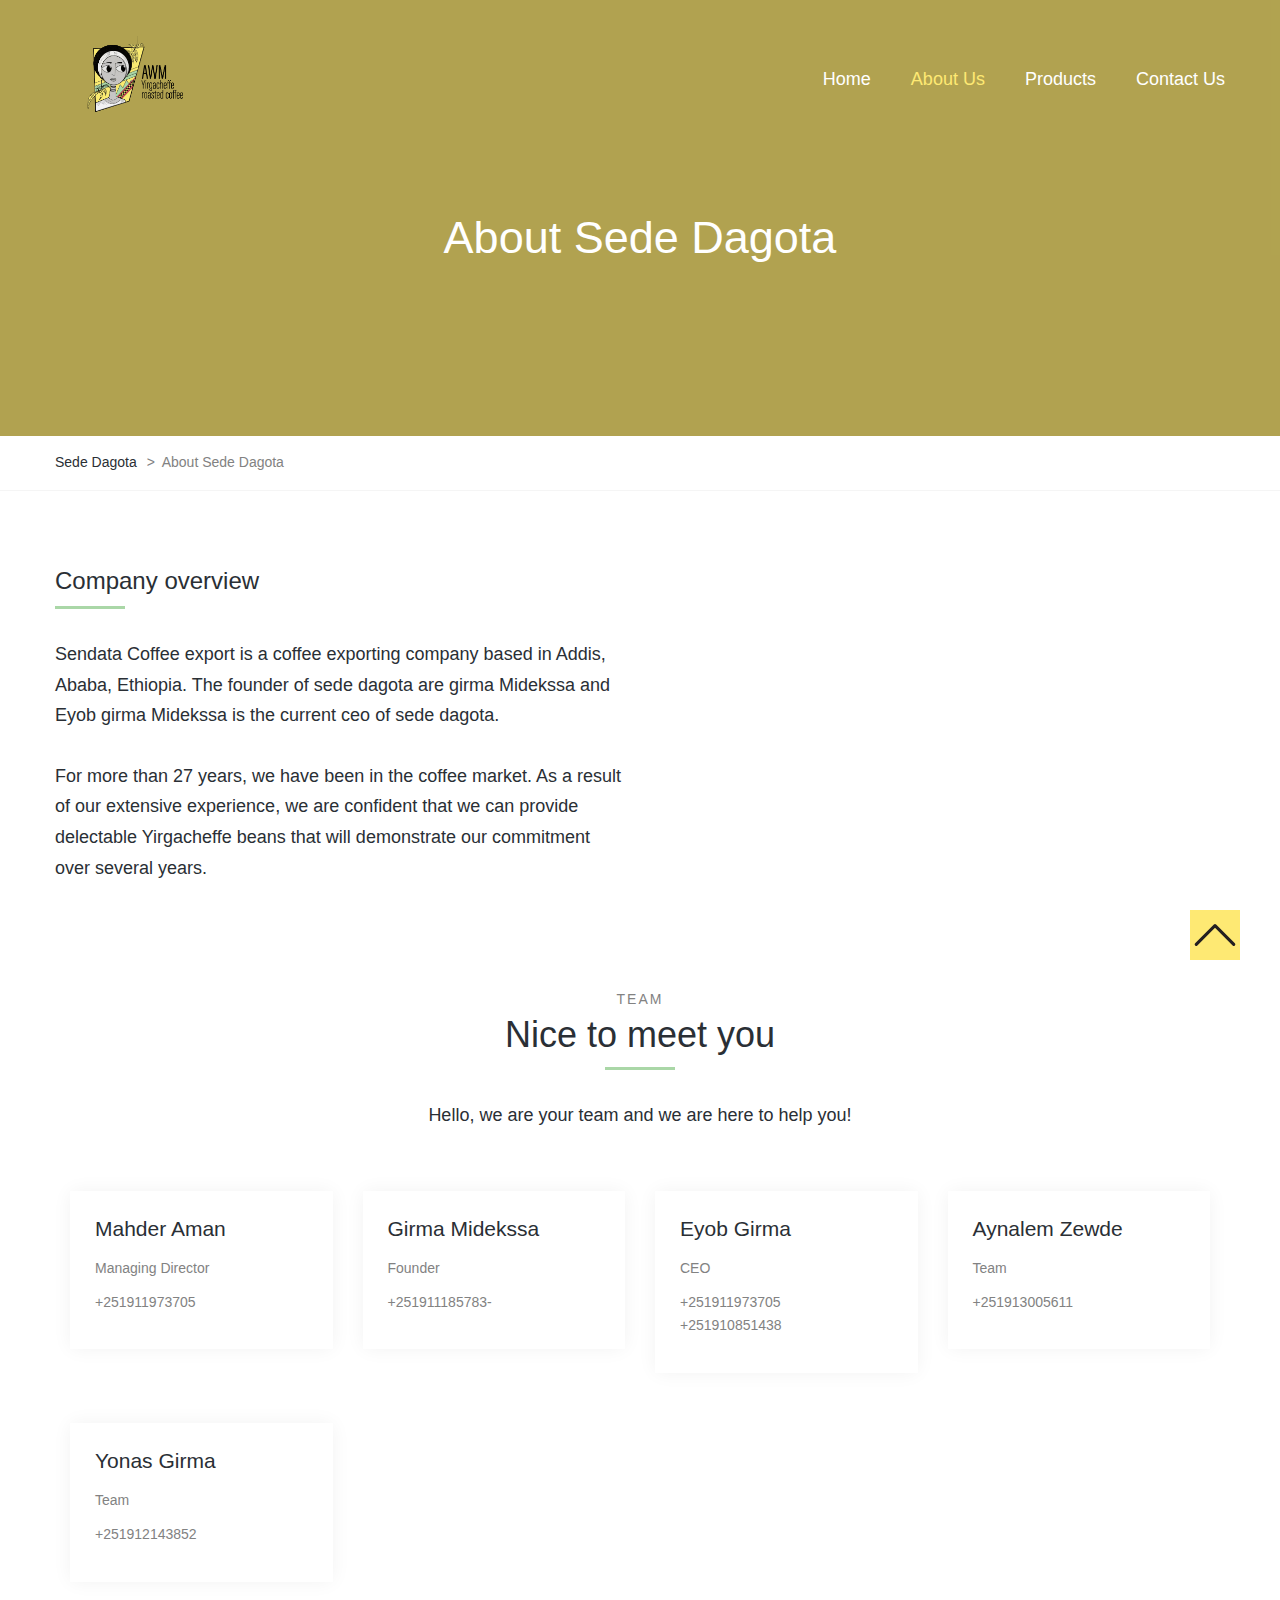
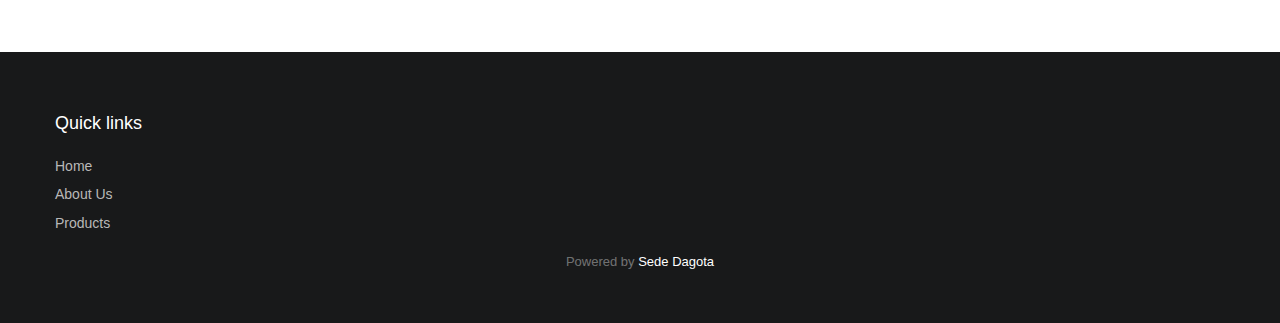
==== commit a4eccfc8: "Add files via upload" ====
--- a/about.html
+++ b/about.html
@@ -215,10 +215,8 @@
                                                         <h3>Mahder Aman</h3>
                                                         <p>Managing Director</p>
                                                         <p>
-                                                            +251-911-97-3705<br />
-                                                            
-                                                                <span class="__cf_email__">111@gmail.com</span>
-                                                        
+                                                            +251911973705<br />
+                                                                                                                    
                                                         </p>
                                                     </div>
                                                 </div>
@@ -237,12 +235,11 @@
                                             <div class="mgt-promo-block black-text no-darken mgt-promo-block-79438923" data-style="background-color: #ffffff;height: auto;">
                                                 <div class="mgt-promo-block-content va-top">
                                                     <div class="mgt-promo-block-content-inside custom_1488899706476">
-                                                        <h3>Mahder Aman</h3>
-                                                        <p>Managing Director</p>
+                                                        <h3>Girma Midekssa</h3>
+                                                        <p>Founder</p>
                                                         <p>
-                                                            +251-911-97-3705<br />
+                                                            +251911185783-<br />
                                                             
-                                                                <span class="__cf_email__">111@gmail.com</span>
                                                         
                                                         </p>
                                                     </div>
@@ -262,12 +259,12 @@
                                             <div class="mgt-promo-block black-text no-darken mgt-promo-block-79438923" data-style="background-color: #ffffff;height: auto;">
                                                 <div class="mgt-promo-block-content va-top">
                                                     <div class="mgt-promo-block-content-inside custom_1488899706476">
-                                                        <h3>Mahder Aman</h3>
-                                                        <p>Managing Director</p>
+                                                        <h3>Eyob Girma</h3>
+                                                        <p>CEO</p>
                                                         <p>
-                                                            +251-911-97-3705<br />
+                                                            +251911973705<br />
+                                                            +251910851438<br />
                                                             
-                                                                <span class="__cf_email__">111@gmail.com</span>
                                                         
                                                         </p>
                                                     </div>
@@ -287,12 +284,13 @@
                                             <div class="mgt-promo-block black-text no-darken mgt-promo-block-79438923" data-style="background-color: #ffffff;height: auto;">
                                                 <div class="mgt-promo-block-content va-top">
                                                     <div class="mgt-promo-block-content-inside custom_1488899706476">
-                                                        <h3>Mahder Aman</h3>
-                                                        <p>Managing Director</p>
+                                                        
+                                                        <h3>Aynalem Zewde</h3>
+                                                        <p>Team</p>
+
                                                         <p>
-                                                            +251-911-97-3705<br />
+                                                            +251913005611<br />
                                                             
-                                                                <span class="__cf_email__">111@gmail.com</span>
                                                         
                                                         </p>
                                                     </div>
@@ -315,62 +313,12 @@
                                             <div class="mgt-promo-block black-text no-darken mgt-promo-block-79438923" data-style="background-color: #ffffff;height: auto;">
                                                 <div class="mgt-promo-block-content va-top">
                                                     <div class="mgt-promo-block-content-inside custom_1488899706476">
-                                                        <h3>Mahder Aman</h3>
-                                                        <p>Managing Director</p>
+                                                        <h3>Yonas Girma</h3>
+                                                        <p>Team</p>
+
                                                         <p>
-                                                            +251-911-97-3705<br />
+                                                            +251912143852<br />
                                                             
-                                                                <span class="__cf_email__">111@gmail.com</span>
-                                                        
-                                                        </p>
-                                                    </div>
-                                                </div>
-                                            </div>
-                                        </div>
-                                    </div>
-                                </div>
-                            </div>
-                        </div>
-                        <div class="wpb_column column_container col-sm-3">
-                            <div class="column-inner">
-                                <div class="wpb_wrapper">
-                                    <div class="mgt-promo-block-container wpb_content_element">
-                                        <div class="mgt-promo-block-wrapper mgt-promo-block-shadow mgt-promo-block-hover">
-                                            
-                                            <div class="mgt-promo-block black-text no-darken mgt-promo-block-79438923" data-style="background-color: #ffffff;height: auto;">
-                                                <div class="mgt-promo-block-content va-top">
-                                                    <div class="mgt-promo-block-content-inside custom_1488899706476">
-                                                        <h3>Mahder Aman</h3>
-                                                        <p>Managing Director</p>
-                                                        <p>
-                                                            +251-911-97-3705<br />
-                                                            
-                                                                <span class="__cf_email__">111@gmail.com</span>
-                                                        
-                                                        </p>
-                                                    </div>
-                                                </div>
-                                            </div>
-                                        </div>
-                                    </div>
-                                </div>
-                            </div>
-                        </div>
-                        <div class="wpb_column column_container col-sm-3">
-                            <div class="column-inner">
-                                <div class="wpb_wrapper">
-                                    <div class="mgt-promo-block-container wpb_content_element">
-                                        <div class="mgt-promo-block-wrapper mgt-promo-block-shadow mgt-promo-block-hover">
-                                            
-                                            <div class="mgt-promo-block black-text no-darken mgt-promo-block-79438923" data-style="background-color: #ffffff;height: auto;">
-                                                <div class="mgt-promo-block-content va-top">
-                                                    <div class="mgt-promo-block-content-inside custom_1488899706476">
-                                                        <h3>Mahder Aman</h3>
-                                                        <p>Managing Director</p>
-                                                        <p>
-                                                            +251-911-97-3705<br />
-                                                            
-                                                                <span class="__cf_email__">111@gmail.com</span>
                                                         
                                                         </p>
                                                     </div>
@@ -409,25 +357,7 @@
                                     </section>
                                 </div>
                               
-                                <div style="display: table; margin: 0 auto;">
-                                    <div class="widget_barrel_social_icons shortcode_barrel_social_icons">
-                                        <div class="social-icons-wrapper">
-                                            <ul>
-                                                <li>
-                                                    <a href="index.html" target="_blank" class="a-facebook"><i class="fa fa-facebook"></i></a>
-                                                </li>
-                                                <li>
-                                                    <a href="index.html" target="_blank" class="a-twitter"><i class="fa fa-twitter"></i></a>
-                                                </li>
-                                                <li>
-                                                    <a href="index.html" target="_blank" class="a-twitter"><i class="fa fa-instagram"></i></a>
-                                                </li>
-                                               
-                                           
-                                            </ul>
-                                        </div>
-                                    </div>
-                                </div>
+                                
                             </div>
                         </li>
                     </ul>
--- a/css/style.css
+++ b/css/style.css
@@ -31,6 +31,11 @@
 /*
 * 1. Bootstrap overrides and common tag styles
 */
+/* .light-logo{
+    height: 120px;
+    width: 20px;
+
+} */
 html {
     overflow-x: hidden;
 }
@@ -545,7 +550,7 @@
     background: #333333;
 }
 header .logo-link img {
-    max-width: 100%;
+    /* max-width: 100%; */
 }
 header .logo-link.logo-text {
     color: #2A2F35;
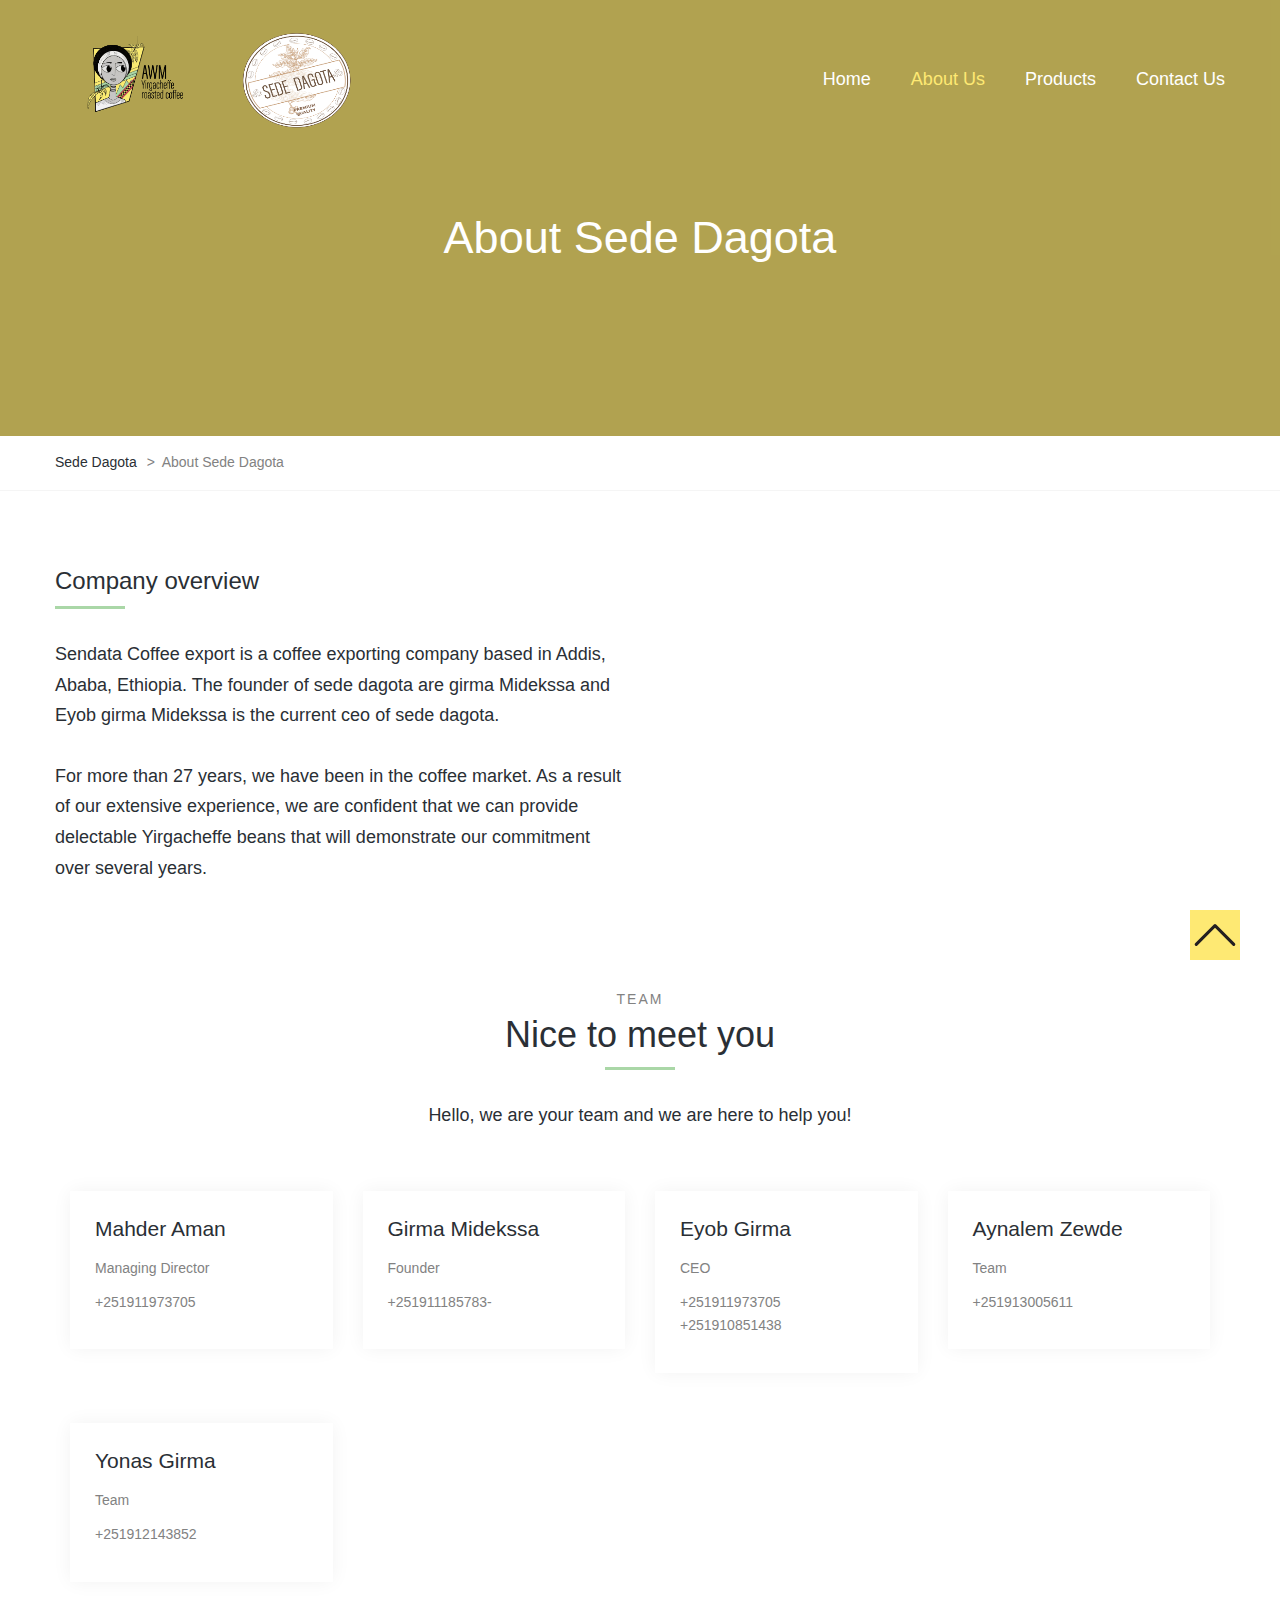
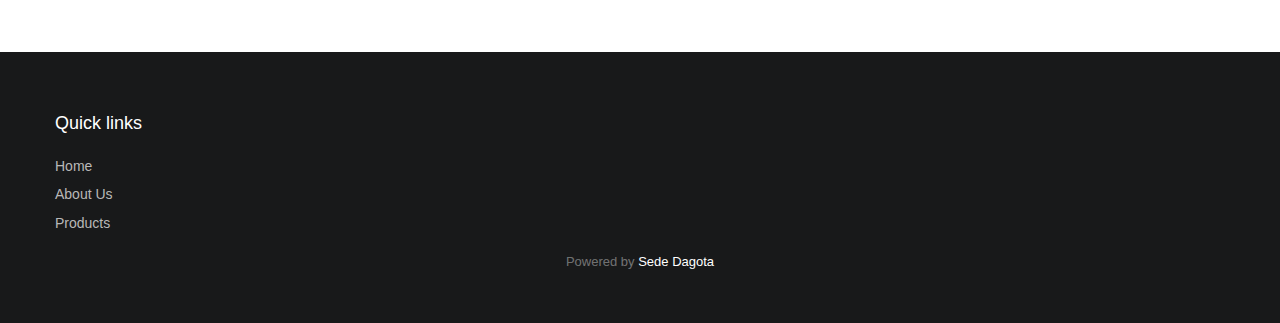
==== commit eff19244: "Add files via upload" ====
--- a/about.html
+++ b/about.html
@@ -57,7 +57,8 @@
                 <div class="col-md-12">
                     <div class="header-left">
                         <a class="logo-link" href="index.html">
-                            <img src="upload/logo1.png" alt="Barrel" class="regular-logo" /><img src="upload/logo1.png" alt="Barrel" class="light-logo" />
+                            <img style="margin-right: 0; padding-right: 0;" src="upload/logo1.png" alt="AWM" class="light-logo" />
+                            <img src="upload/sededagota.png" width="1rem" height="140rem" alt="Sede Dagota" class="light-logo" />
                         </a>
                         <div class="mobile-main-menu-toggle" data-toggle="collapse" data-target=".collapse"><i class="fa fa-bars"></i></div>
                     </div>
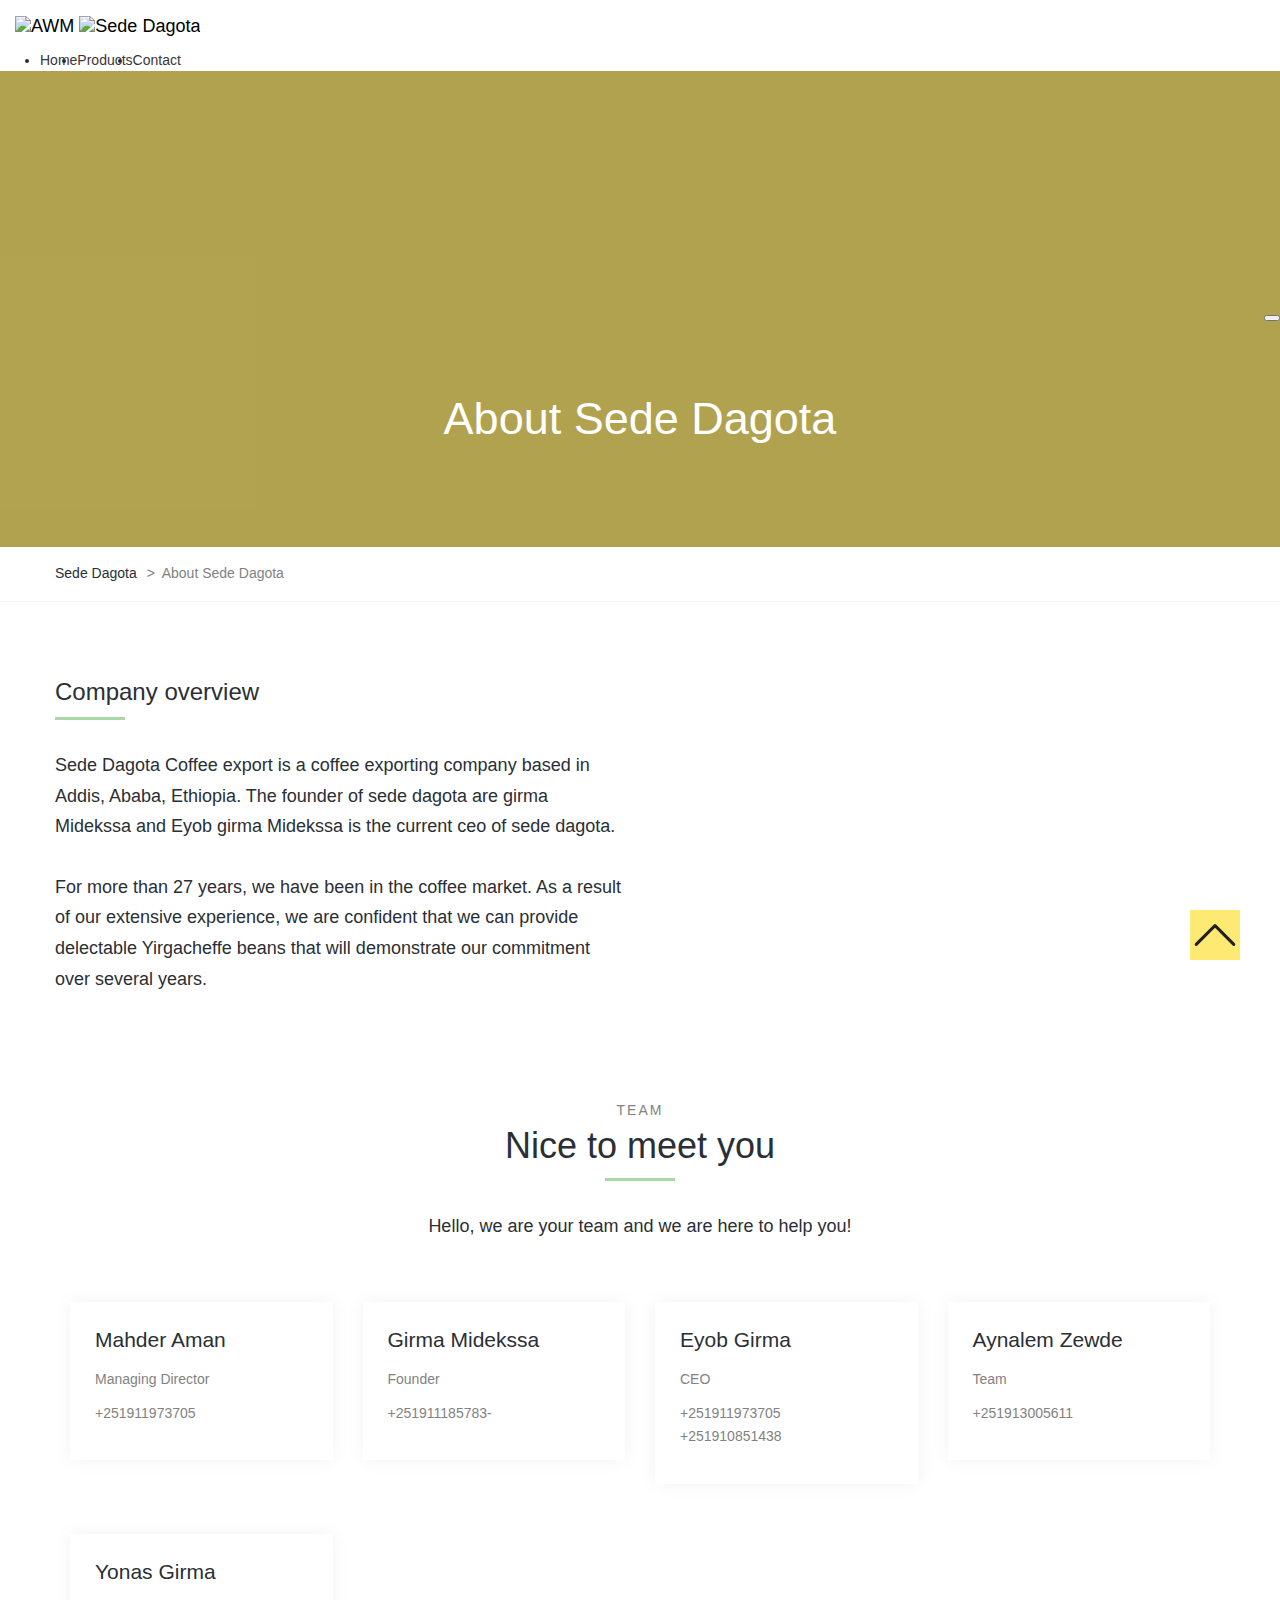
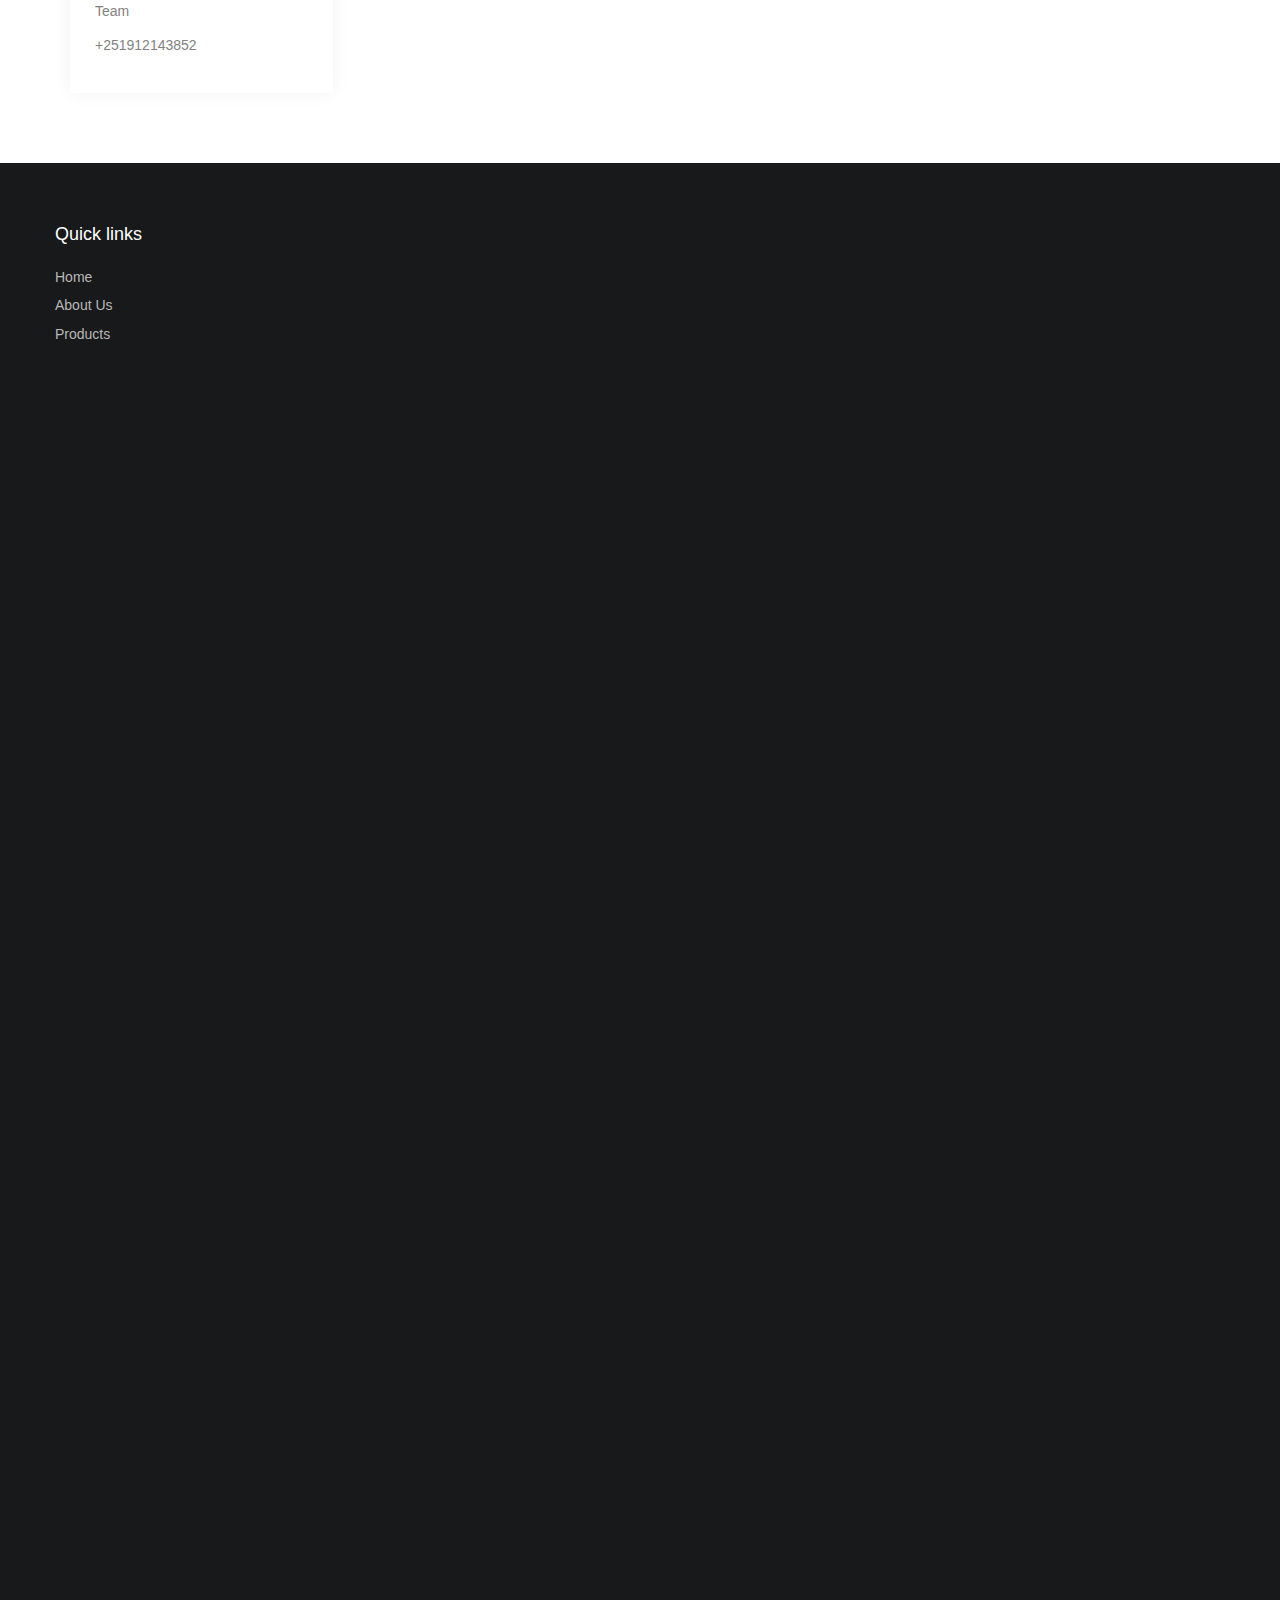
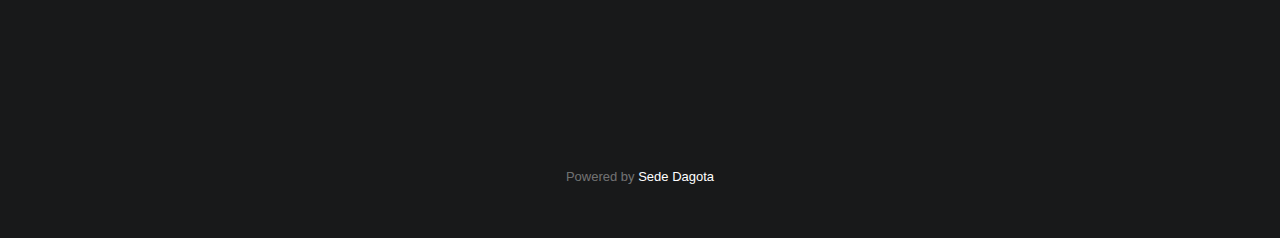
==== commit 43b1a9c7: "Add files via upload" ====
--- a/about.html
+++ b/about.html
@@ -47,40 +47,47 @@
 
     <link rel="stylesheet" href="http://fonts.googleapis.com/css?family=Nunito%3A400%2C700%26subset%3Dlatin%7CPoppins%3A300%2C300italic%2C400%2C400italic%2C600%2C600italic%26subset%3Dlatin%7CPoppins%3A300%2C400%2C600%26subset%3Dlatin&amp;ver=1.0" type="text/css" media="all"/>
     <link href="https://fonts.googleapis.com/css?family=Nunito:400%2C300%2C200%2C500%7CPoppins:300%7COpen+Sans:300" rel="stylesheet" property="stylesheet" type="text/css" media="all" />
-
+    <script src="https://code.jquery.com/jquery-3.5.1.slim.min.js" integrity="sha384-DfXdz2htPH0lsSSs5nCTpuj/zy4C+OGpamoFVy38MVBnE+IbbVYUew+OrCXaRkfj" crossorigin="anonymous"></script>
+    <script src="https://cdn.jsdelivr.net/npm/popper.js@1.16.0/dist/umd/popper.min.js" integrity="sha384-Q6E9RHvbIyZFJoft+2mJbHaEWldlvI9IOYy5n3zV9zzTtmI3UksdQRVvoxMfooAo" crossorigin="anonymous"></script>
+    <script src="https://stackpath.bootstrapcdn.com/bootstrap/4.5.0/js/bootstrap.min.js" integrity="sha384-OgVRvuATP1z7JjHLkuOU7Xw704+h835Lr+6QL9UvYjZE3Ipu6Tp75j7Bh/kR0JKI" crossorigin="anonymous"></script>
+    <link rel="stylesheet" href="https://stackpath.bootstrapcdn.com/bootstrap/4.5.0/css/bootstrap.min.css" integrity="sha384-9aIt2nRpC12Uk9gS9baDl411NQApFmC26EwAOH8WgZl5MYYxFfc+NcPb1dKGj7Sk" crossorigin="anonymous">
+    <style>
+        .custom-toggler .navbar-toggler-icon { 
+        background-image: url( 
+        "data:image/svg+xml;charset=utf8,%3Csvg viewBox='0 0 32 32' xmlns='http://www.w3.org/2000/svg'%3E%3Cpath stroke='rgba(0, 0, 0, 0.8)' stroke-width='2' stroke-linecap='round' stroke-miterlimit='10' d='M4 8h24M4 16h24M4 24h24'/%3E%3C/svg%3E") !important; 
+    } 
+    </style>
 </head>
+</head>
 
 <body class="home page-template-default page page-id-19 wpb-js-composer js-comp-ver-5.2 responsive transparent-header">
-    <header class="main-header sticky-header-elements-headeronly mainmenu-position-menu_in_header">
+    <!-- <header class="main-header sticky-header-elements-headeronly mainmenu-position-menu_in_header">
         <div class="container">
             <div class="row">
                 <div class="col-md-12">
                     <div class="header-left">
-                        <a class="logo-link" href="index.html">
+                        <a class="logo-link" href="index">
                             <img style="margin-right: 0; padding-right: 0;" src="upload/logo1.png" alt="AWM" class="light-logo" />
                             <img src="upload/sededagota.png" width="1rem" height="140rem" alt="Sede Dagota" class="light-logo" />
                         </a>
                         <div class="mobile-main-menu-toggle" data-toggle="collapse" data-target=".collapse"><i class="fa fa-bars"></i></div>
                     </div>
                     <div class="header-center">
-                        <div id="navbar" class="navbar navbar-default clearfix mgt-mega-menu menu-right menu-style-border-bottom">
+                        <div style="height: 45px;" id="navbar" class="navbar navbar-default clearfix mgt-mega-menu menu-right menu-style-border-bottom">
                             <div class="navbar-inner">
                                 <div class="navbar-collapse collapse">
                                     <ul id="menu-main-menu-2" class="nav">
                                         <li class="menu-item-home">
-                                            <a href="index.html"><span>Home</span></a>
+                                            <a href="http://www.sededagota.com"><span>Home</span></a>
                                         </li>
-                                        <li class="menu-item current-menu-item current_page_item">
-                                            <a href="about.html"><span>About Us</span></a>
-                                                                                           </li>
-                                             
+                                       
                                         <li class="menu-item">
-                                            <a href="products.html"><span>Products</span></a></li>
+                                            <a href="http://www.sededagota.com/products"><span>Products</span></a></li>
                                            
                                        
                                            
                                         <li class="menu-item">
-                                            <a href="contact.html"><span>Contact Us</span></a>
+                                            <a href="http://www.sededagota.com/contact"><span>Contact Us</span></a>
                                             
                                         </li>
                                     </ul>
@@ -94,9 +101,36 @@
                 </div>
             </div>
         </div>
-    </header>
-
-
+    </header> -->
+
+    <nav style="display:block !important;" class="navbar navbar-expand-md navbar-">
+        <a class="navbar-brand" href="#">
+        <img src="upload/logo2.png" alt="AWM" loading="lazy">
+        <img src="upload/sededagota2.png"   alt="Sede Dagota" loading="lazy">
+
+        </a>
+        <button style="position: absolute; right:0; top: 35%;" class="navbar-toggler custom-toggler" type="button" data-toggle="collapse" data-target="#navbarNavAltMarkup" aria-controls="navbarNavAltMarkup" aria-expanded="false" aria-label="Toggle navigation">
+            <span class="navbar-toggler-icon"></span>
+          </button>
+          <div class="collapse navbar-collapse" id="navbarNavAltMarkup">
+            <ul class="navbar-nav ml-auto">
+             
+                <li class="nav-item">
+                    <a style=" font-family: acumin-pro, sans-serif !important;color: #393637 !important;" class="nav-link" href="http://www.sededagota.com">Home</a>
+                </li>
+                <li  class="nav-item">
+                    <a style=" font-family: acumin-pro, sans-serif !important;color: #393637 !important;"
+                     class="nav-link" href="www.sededagota.com/products">Products</a>
+                </li>
+                <li class="nav-item">
+                    <a style=" font-family: acumin-pro, sans-serif !important;color: #393637 !important;"  class="nav-link" href="www.sededagota.com/contact">Contact</a>
+                </li>
+
+               
+          
+            </ul>
+          </div>
+    </nav>
 
     <div class="content-block">
         <div class="container-bg with-bg container-fluid" style=" background-color: #fee973;background-image: url(upload/bg9.jpg);" >
@@ -118,7 +152,7 @@
                             <div class="breadcrumbs" typeof="BreadcrumbList" >
                                 <!-- Breadcrumb NavXT 5.7.1 -->
                                 <span property="itemListElement" typeof="ListItem">
-                                    <a property="item" typeof="WebPage" title="Go to Barrel." href="index.html" class="home"><span property="name">Sede Dagota</span></a>
+                                    <a property="item" typeof="WebPage" title="Sede Dagota." href="index" class="home"><span property="name">Sede Dagota</span></a>
                                     <meta property="position" content="1" />
                                 </span>
                                 &gt; <span property="itemListElement" typeof="ListItem"><span property="name">About Sede Dagota</span><meta property="position" content="2" /></span>
@@ -143,7 +177,7 @@
 
                                         <div class="wpb_text_column wpb_content_element text-size-medium">
                                             <div class="wpb_wrapper">
-                                                <p>Sendata Coffee export is a coffee exporting company based in Addis, Ababa, Ethiopia. The founder of sede dagota are girma Midekssa and Eyob girma Midekssa is the current ceo of sede dagota.</p>
+                                                <p>Sede Dagota Coffee export is a coffee exporting company based in Addis, Ababa, Ethiopia. The founder of sede dagota are girma Midekssa and Eyob girma Midekssa is the current ceo of sede dagota.</p>
                                             </div>
                                         </div>
 
@@ -340,7 +374,7 @@
         </div>
     </div>
     
-    <div class="container-fluid footer-wrapper">
+    <div class="container-fluid footer-wrapper" style="background-color:#18191A;">
         <div class="row">
             <div class="footer-sidebar-wrapper footer-sidebar-style-dark"  data-style="">
                 <div class="footer-sidebar sidebar container footer-sidebar-col-1" >
@@ -351,9 +385,9 @@
                                     <section class="widget widget_pages">
                                         <h3 class="widgettitle" style="color: white;">Quick links</h3>
                                         <ul>
-                                            <li class="page_item"><a href="index.html">Home</a></li>
-                                            <li class="page_item"><a href="about.html">About Us</a></li>
-                                            <li class="page_item"><a href="products.html">Products</a></li>
+                                            <li class="page_item"><a href="index">Home</a></li>
+                                            <li class="page_item"><a href="about">About Us</a></li>
+                                            <li class="page_item"><a href="products">Products</a></li>
                                         </ul><span class="seperator extralight-border"></span>
                                     </section>
                                 </div>
@@ -364,11 +398,11 @@
                     </ul>
                 </div>
             </div>
-            <footer class="footer-style-dark footer-col-1">
+            <footer class="footer-style-dark footer-col-1 mx-auto">
                 <div class="container">
                     <div class="row">
                        
-                        <div class="col-md-12 footer-copyright">Powered by <a target="_blank" rel="noopener noreferrer">Sede Dagota</a></div>
+                        <div style="padding-top: 120%;" class="col-md-12 footer-copyright">Powered by <a target="_blank" rel="noopener noreferrer">Sede Dagota</a></div>
                     </div>
                 </div>
                 <a href="#top"><svg xmlns="http://www.w3.org/2000/svg" width="14" height="14" fill="currentColor" class="scroll-to-top bi bi-chevron-up" viewBox="0 0 16 16">
@@ -537,39 +571,6 @@
 
 
 
-
-    <div class="search-fullscreen-container"></div>
-    <div class="search-fullscreen-wrapper">
-        <div class="search-fullscreen-form">
-            <div class="search-close-btn">
-                <i class="pe-7s-close"></i>
-            </div>
-            <form method="get" id="searchform_p" class="searchform" action="@">
-                <input type="search" class="field" name="s" value="" id="s_p" placeholder="Type keyword(s) here and hit Enter &hellip;" />
-                <input type="submit" class="submit btn" id="searchsubmit_p" value="Search" />
-            </form>
-        </div>
-    </div>
-    <div class="header-advanced-menu-fullscreen-container"></div>
-    <div class="header-advanced-menu-fullscreen-wrapper">
-
-        <div class="header-advanced-menu-close-btn">
-            <i class="pe-7s-close"></i>
-        </div>
-
-        <div class="header-advanced-menu-fullscreen-menu">
-            <div class="menu-offcanvas-container">
-                <ul id="menu-offcanvas" class="header-advanced-fullscreen-menu">
-                    <li class="menu-item"><a href="index.html">Homepage</a></li>
-                    <li class="menu-item"><a href="about-us.html">About us</a></li>
-                    <li class="menu-item"><a href="our-team.html">Team</a></li>
-                    <li class="menu-item"><a href="blog.html">Blog</a></li>
-                    <li class="menu-item"><a href="portfolio-3.html">Portfolio</a></li>
-                    <li class="menu-item"><a href="contact-us-classic.html">Contact</a></li>
-                </ul>
-            </div>
-        </div>
-    </div>
 </body>
 
 </html>
